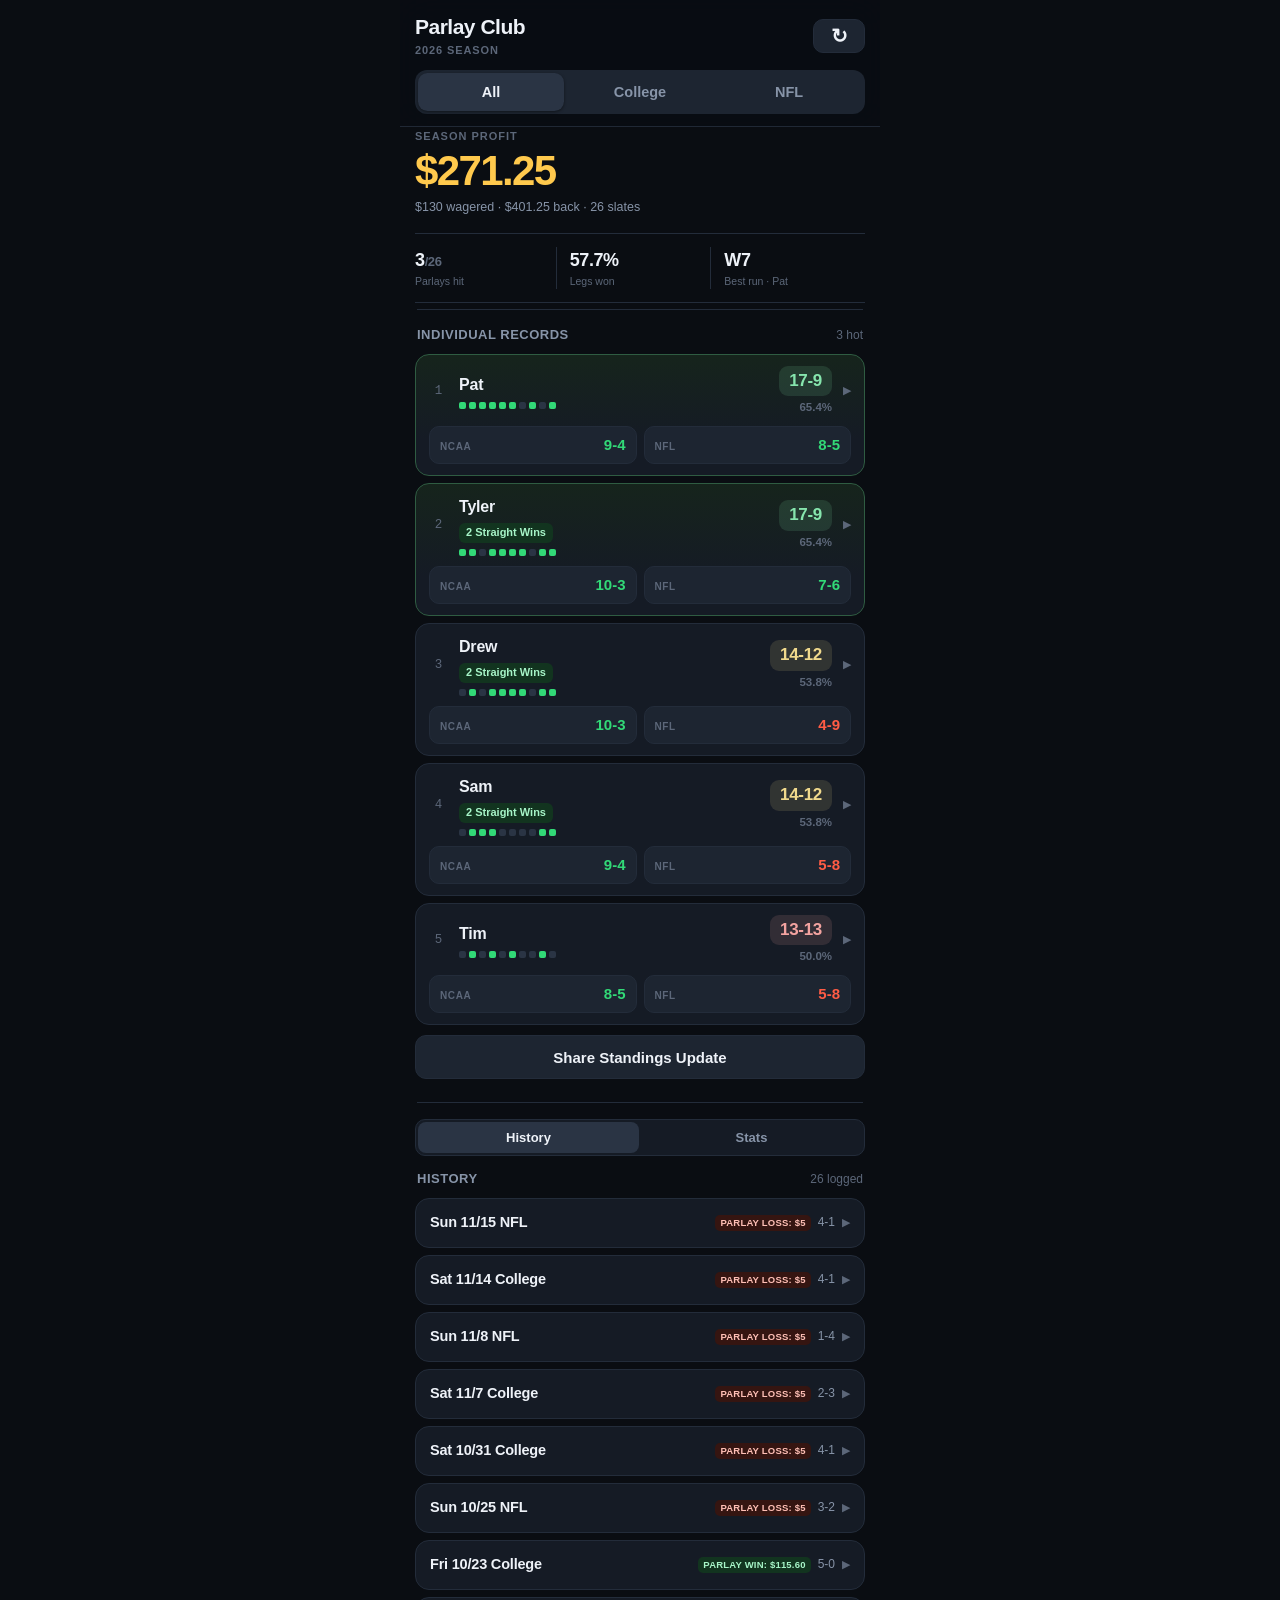
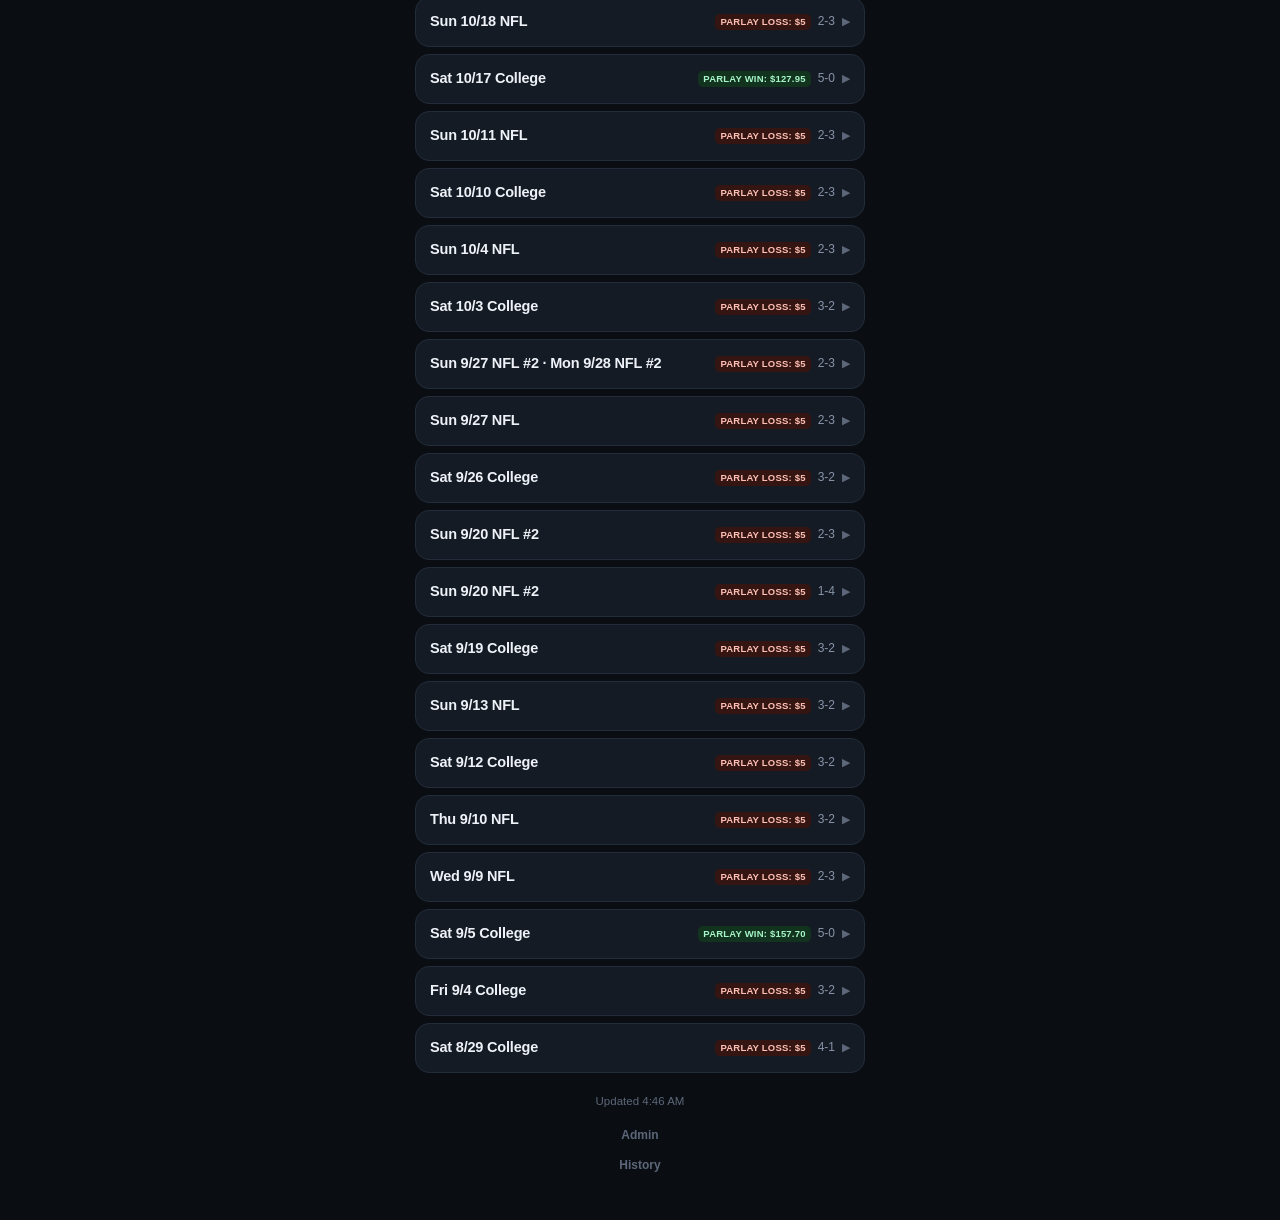
==== index.html @ 4c40d810 "Lead the main page with season profit, add form strips and a Stats tab Season profit becomes the her" ====
<!doctype html>
<html lang="en">
<head>
<meta charset="utf-8">
<meta name="viewport" content="width=device-width, initial-scale=1, viewport-fit=cover">
<meta name="apple-mobile-web-app-capable" content="yes">
<meta name="mobile-web-app-capable" content="yes">
<meta name="apple-mobile-web-app-status-bar-style" content="black-translucent">
<meta name="apple-mobile-web-app-title" content="Parlay Club">
<meta name="theme-color" content="#0a0d12">
<link rel="apple-touch-icon" href="1A11D967-A164-4882-93CB-DDBCDE1E5593.png">
<link rel="icon" href="1A11D967-A164-4882-93CB-DDBCDE1E5593.png">
<title>Parlay Club</title>
<link rel="stylesheet" href="styles.css">
<style>
/* One hue for every trend bar, checked against this panel colour for
   contrast and kept clear of the win green and loss red. */
:root { --viz: #3a8ae0; }

/* The All tab: both records on one row, tap a row for that person's weeks. */
.seg { grid-template-columns: 1fr 1fr 1fr; }

.prow.all { display: block; cursor: pointer; }
.prow.all .ptop { display: flex; align-items: center; gap: 11px; }

.pchev {
  color: var(--dim); font-size: 11px; flex: none;
  transition: transform 0.18s;
}
.prow.all.open .pchev { transform: rotate(90deg); }

.split { display: grid; grid-template-columns: 1fr 1fr; gap: 7px; margin-top: 10px; }
.sp {
  display: flex; align-items: baseline; justify-content: space-between; gap: 6px;
  background: var(--panel-2); border: 1px solid var(--line);
  border-radius: 10px; padding: 7px 10px; min-width: 0;
}
.spl {
  font-size: 10px; font-weight: 750; letter-spacing: 0.6px;
  text-transform: uppercase; color: var(--dim); white-space: nowrap;
}
.spr { font-size: 15px; font-weight: 750; font-variant-numeric: tabular-nums; white-space: nowrap; }
.spr.good { color: var(--accent); }
.spr.bad { color: var(--loss); }
.spr.even { color: var(--text); }
.spr.none { color: var(--dim); }

.pdet { display: none; margin-top: 11px; border-top: 1px solid var(--line); padding-top: 9px; }

/* Two stats worth arguing about, above the week-by-week. */
.pstats { display: grid; grid-template-columns: 1fr 1fr; gap: 7px; margin-bottom: 11px; }
.pstat {
  display: flex; align-items: baseline; justify-content: space-between; gap: 6px;
  background: var(--panel-2); border: 1px solid var(--line);
  border-radius: 10px; padding: 7px 10px; min-width: 0;
}
.psl {
  font-size: 10px; font-weight: 750; letter-spacing: 0.6px;
  text-transform: uppercase; color: var(--dim); white-space: nowrap;
}
.psv { font-size: 13.5px; font-weight: 700; color: var(--text); white-space: nowrap; }
.psv.bad { color: var(--loss-soft); }
.prow.all.open .pdet { display: block; }
.drow { display: flex; align-items: center; gap: 9px; padding: 4px 0; }
.dwk { font-size: 11px; color: var(--dim); width: 50px; flex: none; white-space: nowrap; }
/* A fixed-width league tag, so a long slate name can never push the pick off
   the row the way the full label used to. */
.dlg {
  font-size: 9px; font-weight: 800; letter-spacing: 0.4px; flex: none;
  width: 36px; text-align: center; padding: 2px 0; border-radius: 4px;
  background: var(--panel-2); border: 1px solid var(--line); color: var(--dim);
}
.dpk {
  font-size: 12.5px; color: var(--muted); flex: 1; min-width: 0;
  overflow: hidden; text-overflow: ellipsis; white-space: nowrap;
}
.dpk.blank { color: var(--dim); font-style: italic; }

/* Full-width bars above the tiles: parlay wins, then the money. */
.parlay {
  display: flex; align-items: center; justify-content: space-between; gap: 12px;
  background: var(--panel); border: 1px solid var(--line);
  border-radius: var(--r); padding: 13px 16px; margin: 14px 0 9px;
}
.tiles { margin-top: 0; }
.parlay .plab {
  font-size: 11px; font-weight: 800; letter-spacing: 1px;
  text-transform: uppercase; color: var(--dim);
}
.parlay .psubl { font-size: 11.5px; color: var(--muted); margin-top: 3px; }
.parlay .pval {
  font-size: 36px; font-weight: 800; letter-spacing: -1.5px;
  font-variant-numeric: tabular-nums; color: var(--text); line-height: 1; flex: none;
}
.parlay.hit {
  border-color: #2f5c42;
  background: linear-gradient(180deg, #16241c 0%, var(--panel) 75%);
}
.parlay.hit .plab, .parlay.hit .pval { color: var(--accent); }

.icon-btn.sym {
  width: 52px; min-width: 52px; padding: 0;
  font-size: 20px; line-height: 1;
}
.icon-btn.sym.busy { color: var(--dim); }
.icon-btn.sym.done { color: var(--accent); border-color: #2f5c42; }

.admin-link {
  display: block; text-align: center; margin-top: 9px;
  font-size: 12px; font-weight: 650; color: var(--dim);
  text-decoration: none; padding: 6px;
}
.admin-link:active { color: var(--muted); }

/* A slate still running leads the page: the tag, the running count, and the
   five legs themselves, so opening the app tells you what is riding. */
.ip {
  border: 1px solid #6b5312;
  background: linear-gradient(180deg, #241d08 0%, var(--panel-2) 70%);
  border-radius: 15px;
  padding: 13px 14px;
  margin-bottom: 12px;
}
.ip-top { display: flex; align-items: center; gap: 9px; }
.ip-tag {
  font-size: 10px; font-weight: 850; letter-spacing: 0.9px;
  color: #241a02; background: var(--gold);
  border-radius: 5px; padding: 3px 7px; flex: none;
}
.ip-lab { font-size: 14px; font-weight: 700; flex: 1; min-width: 0;
  overflow: hidden; text-overflow: ellipsis; white-space: nowrap; }
.ip-rec { font-size: 14px; font-weight: 800; font-variant-numeric: tabular-nums; flex: none; }
/* The parlay price, when it was logged. No odds, no chip. */
.ip-odds {
  font-size: 11px; font-weight: 800; flex: none;
  color: var(--gold-soft); background: var(--gold-bg);
  border-radius: 5px; padding: 2px 6px;
  font-variant-numeric: tabular-nums; white-space: nowrap;
}

.ip-legs { margin-top: 11px; display: grid; gap: 6px; }
.ip-leg { display: flex; align-items: center; gap: 8px; min-width: 0; }
.ip-nm { width: 56px; flex: none; font-size: 12.5px; font-weight: 650; }
.ip-pk { font-size: 12.5px; color: var(--muted); overflow: hidden;
  text-overflow: ellipsis; white-space: nowrap; }
.ip-pk.blank { color: #414b5c; }
.ip-share { width: 100%; margin-top: 12px; }

.wk-share { width: 100%; margin-top: 11px; }
/* Sends the season table itself, for a midweek "here is where we stand". */
.stand-share { margin: -12px 0 20px; }

.parlay.mini { padding: 9px 14px; margin-bottom: 12px; }
.parlay.mini .plab { font-size: 10px; letter-spacing: 0.8px; }
.parlay.mini .psubl { font-size: 10.5px; margin-top: 2px; }
.parlay.mini .pval { font-size: 23px; letter-spacing: -0.8px; }

.parlay.up { border-color: #2f5c42; }
.parlay.up .pval { color: var(--accent); }
.parlay.down { border-color: #5c3129; }
.parlay.down .pval { color: var(--loss); }

/* ---- The hero: one number leads, three support it. ---- */
.hero { padding: 2px 0 16px; border-bottom: 1px solid var(--line); }
.hero-lbl { font-size: 11px; font-weight: 800; letter-spacing: 1px;
  text-transform: uppercase; color: var(--dim); }
.hero-val { font-size: 42px; font-weight: 800; letter-spacing: -1.6px; line-height: 1.05;
  margin-top: 4px; font-variant-numeric: tabular-nums; color: var(--text); }
.hero-val.up { color: var(--gold); }
.hero-val.down { color: var(--loss); }
.hero-sub { font-size: 12.5px; color: var(--muted); margin-top: 5px; }

.strip { display: flex; padding: 13px 0; border-bottom: 1px solid var(--line); margin-bottom: 6px; }
.strip > div { flex: 1; padding-right: 10px; min-width: 0; }
.strip > div + div { border-left: 1px solid var(--line); padding-left: 13px; }
.s-val { font-size: 18px; font-weight: 750; letter-spacing: -0.4px;
  font-variant-numeric: tabular-nums; white-space: nowrap; }
.s-val .of { color: var(--dim); font-size: 13px; font-weight: 600; }
.s-lbl { font-size: 10.5px; color: var(--dim); margin-top: 1px;
  white-space: nowrap; overflow: hidden; text-overflow: ellipsis; }

/* ---- Recent form. Filled or hollow carries it, so the strip still reads
       in grayscale and to a colourblind eye. ---- */
.form { display: flex; gap: 3px; margin-top: 6px; align-items: center; }
.form i { width: 7px; height: 7px; border-radius: 2px; flex: none; background: var(--panel-hi); }
.form i.w { background: var(--accent); }

/* ---- History | Stats, so the trends are one tap away instead of three
       screens down. ---- */
.btabs { display: grid; grid-template-columns: 1fr 1fr; gap: 2px; background: var(--panel);
  border: 1px solid var(--line); border-radius: 10px; padding: 2px; margin: 0 0 14px; }
.btabs button { appearance: none; border: 0; background: transparent; color: var(--muted);
  font-family: inherit; font-size: 13px; font-weight: 650; padding: 8px 0;
  border-radius: 8px; cursor: pointer; }
.btabs button.on { background: var(--panel-hi); color: var(--text); }

/* ---- Trend bars. One hue; length is the measure; a dashed line at the
       50% break-even does the interpreting. ---- */
.tgrp { margin-bottom: 20px; }
.tgrp h3 { font-size: 11px; font-weight: 800; letter-spacing: 0.9px;
  text-transform: uppercase; color: var(--dim); margin: 0 0 7px; }
.tchart { position: relative; }
.tref { position: absolute; left: calc(78px + 9px + (100% - 154px) / 2); top: 2px; bottom: 2px;
  width: 0; border-left: 1px dashed var(--panel-hi); pointer-events: none; }
.tbar { display: grid; grid-template-columns: 78px 1fr 58px; gap: 9px;
  align-items: center; padding: 5px 0; }
.tbl { font-size: 12.5px; color: var(--muted); white-space: nowrap;
  overflow: hidden; text-overflow: ellipsis; }
.ttrack { position: relative; height: 9px; background: var(--panel-2); border-radius: 4px; }
.tfill { position: absolute; left: 0; top: 0; bottom: 0; background: var(--viz);
  border-radius: 4px; min-width: 3px; }
.tval { text-align: right; }
.tv { font-size: 12.5px; font-weight: 700; font-variant-numeric: tabular-nums; white-space: nowrap; }
.tn { font-size: 10px; color: var(--dim); font-variant-numeric: tabular-nums; white-space: nowrap; }
.tnote { font-size: 10.5px; color: var(--dim); margin-top: 6px; line-height: 1.45; }

/* ---- The league split in dollars. "Sixty-five in, nothing back" lands in a
       way that "44.6%" does not. ---- */
.msplit { display: grid; gap: 7px; }
.mrow { display: flex; align-items: center; justify-content: space-between; gap: 10px;
  background: var(--panel-2); border: 1px solid var(--line); border-radius: 10px; padding: 9px 11px; }
.mrow .ml { font-size: 13px; font-weight: 650; }
.mrow .mm { font-size: 11px; color: var(--dim); margin-top: 2px; font-variant-numeric: tabular-nums; }
.mrow .mv { font-size: 16px; font-weight: 800; font-variant-numeric: tabular-nums; white-space: nowrap; }
.mrow .mv.up { color: var(--accent); }
.mrow .mv.down { color: var(--loss); }

.ins { display: flex; flex-direction: column; margin-bottom: 18px; }
.ins div { font-size: 13px; color: var(--muted); line-height: 1.5;
  padding: 7px 0 7px 11px; border-left: 2px solid var(--panel-hi); }
.ins div.good { border-left-color: var(--accent); }
.ins div.bad { border-left-color: var(--loss); }
.ins b { color: var(--text); font-weight: 650; }
</style>
</head>
<body>
<div class="app">

  <div class="top">
    <div class="bar">
      <div>
        <h1 class="title">Parlay Club</h1>
        <div class="sub-season" id="season"></div>
      </div>
      <div class="bar-actions">
        <button class="icon-btn sym" id="refresh" aria-label="Refresh" title="Refresh">&#8635;</button>
      </div>
    </div>
    <div class="seg" id="seg">
      <button data-lg="all" class="on">All</button>
      <button data-lg="cfb">College</button>
      <button data-lg="nfl">NFL</button>
    </div>
  </div>

  <div class="msg err" id="err"></div>
  <div class="msg info" id="info"></div>

  <div id="inplay"></div>

  <div class="hero" id="hero"></div>

  <div class="strip" id="strip"></div>

  <div class="rule"></div>

  <div class="sec-head">
    <h2 id="secTitle">Individual records</h2>
    <span class="note" id="secNote"></span>
  </div>
  <div class="rows" id="rows"></div>
  <button class="btn wide stand-share" id="shareStandings">Share Standings Update</button>

  <div class="rule"></div>

  <div class="btabs" id="btabs">
    <button data-pane="hist" class="on">History</button>
    <button data-pane="stats">Stats</button>
  </div>

  <div id="histPane">
    <div class="sec-head">
      <h2 id="histTitle">History</h2>
      <span class="note" id="histNote"></span>
    </div>
    <div id="hist"></div>
  </div>

  <div id="statsPane" style="display:none"></div>

  <p class="foot-note" id="foot"></p>
  <a class="admin-link" href="admin.html">Admin</a>
  <a class="admin-link" href="history.html" style="margin-top:0">History</a>
</div>

<script src="app.js"></script>
<script>
let DATA = null;
let STATS = null;
let LG = "all";
let OPEN = null;        // name of the expanded row in the All view

const $ = id => document.getElementById(id);

let LAST_SIG = "";

function stamp() {
  return new Date().toLocaleTimeString([], { hour: "numeric", minute: "2-digit" });
}

/* quiet = no button state change, for the automatic refresh on reopen. */
async function boot(quiet) {
  const btn = $("refresh");
  if (!quiet) { btn.disabled = true; btn.classList.add("busy"); }
  $("err").classList.remove("show");
  try {
    DATA = await loadResults();
  } catch (e) {
    $("err").textContent = "Could not load results.json. " + e.message;
    $("err").classList.add("show");
    return;
  } finally {
    btn.disabled = false;
    btn.classList.remove("busy");
  }

  // Two refreshes in the same minute leave the timestamp identical, so the
  // button itself confirms the tap landed.
  if (!quiet) {
    btn.textContent = "\u2713";
    btn.classList.add("done");
    clearTimeout(boot.reset);
    boot.reset = setTimeout(() => {
      btn.textContent = "\u21BB";
      btn.classList.remove("done");
    }, 1400);
  }

  // Nothing on screen moves when the results are unchanged, so say so.
  const sig = JSON.stringify(DATA.entries);
  const changed = LAST_SIG && sig !== LAST_SIG;
  LAST_SIG = sig;

  STATS = computeStats(DATA);
  $("season").textContent = DATA.season ? DATA.season + " Season" : "";
  render();
  if (PANE === "stats") renderStats();
  $("foot").textContent = "Updated " + stamp() + (changed ? " · new results" : "");
}

// Coming back to the app from the Home Screen should show current numbers.
document.addEventListener("visibilitychange", () => { if (!document.hidden) boot(true); });

/* Everyone tied at the top gets the star, so the rows agree with the Leader
   tile instead of crowning whoever happens to sort first. */
function isLeader(key, name, played) {
  const ld = STATS.leaders[key];
  return played > 0 && !!ld && ld.names.indexOf(name) !== -1;
}

const LG_NAME = { all: "Overall", cfb: "College Football", nfl: "NFL" };
const MONEY_LAB = { all: "Season profit", cfb: "College profit", nfl: "NFL profit" };

/* The longest run anyone has going, for the third slot in the strip.
   Not bestRun: app.js already owns that name and computeStats calls it. */
function topRun(rows, key) {
  let n = 0, who = "";
  rows.forEach(r => { const b = r.best[key] || 0; if (b > n) { n = b; who = r.name; } });
  return { n, who };
}

/* Anything still running goes at the very top, legs and all. */
function renderInPlay() {
  const live = inPlayEntries(DATA);
  const el = $("inplay");
  if (!live.length) { el.innerHTML = ""; return; }

  el.innerHTML = live.map(e => {
    const t = tally(DATA, e);
    const legs = DATA.players.map(p => {
      const v = e.picks[p] || {};
      const cls = v.result === "W" ? "w" : v.result === "L" ? "l" : v.result === "P" ? "p" : "none";
      const mark = v.result === "P" ? "P" : (v.result || "-");
      return `<div class="ip-leg"><span class="dot ${cls}">${mark}</span>` +
             `<span class="ip-nm">${esc(p)}</span>` +
             `<span class="ip-pk${v.pick ? "" : " blank"}">${esc(v.pick || "no pick logged")}</span></div>`;
    }).join("");
    const odds = fmtOdds(e.odds);
    return `<div class="ip">
      <div class="ip-top">
        <span class="ip-tag">IN PLAY</span>
        <span class="ip-lab">${esc(e.label)}</span>
        ${odds ? `<span class="ip-odds">${esc(odds)}</span>` : ""}
        <span class="ip-rec">${t.w}-${t.l}</span>
      </div>
      <div class="ip-legs">${legs}</div>
      <button class="btn sm ip-share" data-slate="${esc(e.id)}">Share these picks</button>
    </div>`;
  }).join("");

  el.querySelectorAll("[data-slate]").forEach(b =>
    b.addEventListener("click", () => shareSlate(b.dataset.slate)));
}

/* The season table on its own, for a midweek update with no slate to report. */
async function shareStandings() {
  const url = location.href.replace(/[^/]*$/, "").replace(/\/$/, "") + "/";
  const cv = buildStandingsCard(DATA, url);
  const blob = await new Promise(res => cv.toBlob(res, "image/png"));
  const file = new File([blob], "parlay-club-standings.png", { type: "image/png" });
  try {
    if (navigator.canShare && navigator.canShare({ files: [file] })) {
      await navigator.share({ files: [file], text: url });
    } else if (navigator.share) {
      await navigator.share({ text: url, url });
      say("info", "Shared the link. This browser will not attach images.");
    } else {
      const a = document.createElement("a");
      a.href = URL.createObjectURL(blob);
      a.download = file.name;
      a.click();
      setTimeout(() => URL.revokeObjectURL(a.href), 4000);
      say("info", "Saved the image. This browser has no share sheet.");
    }
  } catch (err) {
    if (err && err.name === "AbortError") return;
    say("err", "Share failed: " + err.message);
  }
}

$("shareStandings").addEventListener("click", shareStandings);

/* One image of a slate's five legs, for sending round. */
async function shareSlate(id) {
  const e = DATA.entries.find(x => x.id === id);
  if (!e) return;
  const url = location.href.replace(/[^/]*$/, "").replace(/\/$/, "") + "/";
  const cv = buildSlateCard(DATA, e, url);
  const blob = await new Promise(res => cv.toBlob(res, "image/png"));
  const file = new File([blob], "parlay-club-slate-" + e.id + ".png", { type: "image/png" });
  const text = url;                        // the image says the rest
  const note = t => { $("info").textContent = t; $("info").classList.add("show"); };
  try {
    if (navigator.canShare && navigator.canShare({ files: [file] })) {
      await navigator.share({ files: [file], text });
    } else if (navigator.share) {
      await navigator.share({ text, url });
      note("Shared the link. This browser will not attach images.");
    } else {
      const a = document.createElement("a");
      a.href = URL.createObjectURL(blob);
      a.download = file.name;
      a.click();
      setTimeout(() => URL.revokeObjectURL(a.href), 4000);
      note("Saved the image. This browser has no share sheet.");
    }
  } catch (err) {
    if (err && err.name === "AbortError") return;
    note("Share failed: " + err.message);
  }
}

function render() {
  renderInPlay();
  const key = LG;
  const rec = STATS.group[key];
  const gp = STATS.groupPct[key];
  const ld = STATS.leaders[key];
  const rows = STATS.byLeague[key];
  const n = STATS.counts[key];

  const won = STATS.parlays[key];
  const done = STATS.settled[key];
  const m = STATS.money[key];

  /* The money leads. It is the one number that says whether any of this is
     working, and the old page buried it under two other bars. */
  $("hero").innerHTML =
    `<div class="hero-lbl">${MONEY_LAB[key]}</div>
     <div class="hero-val ${m.net > 0 ? "up" : m.net < 0 ? "down" : ""}">${fmtMoney(m.net)}</div>
     <div class="hero-sub">${fmtMoney(m.wagered)} wagered &middot; ${fmtMoney(m.won)} back &middot; ${
       n} ${key === "all" ? (n === 1 ? "slate" : "slates") : (n === 1 ? "week" : "weeks")}${
       m.unpriced ? " &middot; " + m.unpriced + " payout" +
       (m.unpriced === 1 ? "" : "s") + " not entered" : ""}</div>`;

  /* Three supporting numbers on one line, no boxes. */
  const run = topRun(rows, key);
  $("strip").innerHTML =
    `<div>
       <div class="s-val">${won}<span class="of">/${done}</span></div>
       <div class="s-lbl">Parlays hit</div>
     </div>
     <div>
       <div class="s-val">${fmtPct(gp, rec)}</div>
       <div class="s-lbl">Legs won</div>
     </div>
     <div>
       <div class="s-val">${run.n ? "W" + run.n : "&mdash;"}</div>
       <div class="s-lbl">${run.n ? "Best run &middot; " + esc(run.who) : "Best run"}</div>
     </div>`;
  const hot = rows.filter(r => r.streak[key] >= 2).length;
  const cold = rows.filter(r => r.streak[key] <= -2).length;
  const pend = STATS.pending[key];
  $("secNote").textContent = [
    hot ? hot + " hot" : "",
    cold ? cold + " cold" : "",
    pend ? pend + " pending" : ""
  ].filter(Boolean).join(" · ");

  const ladder = ladderColors(rows.map(r => r[key]));

  if (key === "all") { renderAll(rows, ladder); renderHistory("all", "Overall"); return; }

  /* The league tabs open the same way the All tab does, showing only that
     league's picks, because "how has Tim done in NFL" is the question the tab
     was picked for in the first place. */
  $("rows").innerHTML = rows.map((r, i) => {
    const rc = r[key];
    const p = key === "cfb" ? r.cfbPct : r.nflPct;
    const played = rc.w + rc.l;
    const lead = isLeader(key, r.name, played);
    const sub = played
      ? streakBadge(r.streak[key])
      : '<span class="nodata">No results yet</span>';
    return `<div class="prow all${lead ? " lead" : ""}${OPEN === r.name ? " open" : ""}" data-nm="${esc(r.name)}">
      <div class="ptop">
        <div class="pnum">${i + 1}</div>
        <div class="pmain">
          <div class="pnm">${esc(r.name)}</div>
          ${sub ? `<div class="psub">${sub}</div>` : ""}
          <div class="form" title="Last 10 legs, oldest first">${formStrip(r.name, key)}</div>
        </div>
        <div class="pright">
          <div class="${rungClass(ladder[i])}"${rungStyle(ladder[i])}>${fmtRec(rc)}</div>
          <div class="ppct">${fmtPct(p, rc)}</div>
        </div>
        <span class="pchev">&#9654;</span>
      </div>
      <div class="pdet">${personDetail(r, key)}</div>
    </div>`;
  }).join("");

  wireDrilldown();
  renderHistory(key, key === "cfb" ? "College" : "NFL");
}

/* The two stats and the week-by-week, scoped to whichever tab is showing. */
function personDetail(r, key) {
  const best = r.best[key];
  const solo = r.solo[key];
  return `<div class="pstats">
      <div class="pstat"><span class="psl">Best run</span><span class="psv">${
        best ? best + (best === 1 ? " win" : " straight") : "&mdash;"}</span></div>
      <div class="pstat"><span class="psl">Only miss</span><span class="psv${
        solo ? " bad" : ""}">${solo ? solo + (solo === 1 ? " slate" : " slates") : "never"}</span></div>
    </div>
    ${personWeeks(r.name, key === "all" ? null : key)}`;
}

/* One row open at a time, and it survives a re-render because OPEN is held
   outside the markup. */
function wireDrilldown() {
  $("rows").querySelectorAll(".prow.all").forEach(row => {
    row.addEventListener("click", () => {
      const nm = row.dataset.nm;
      OPEN = OPEN === nm ? null : nm;
      $("rows").querySelectorAll(".prow.all").forEach(x =>
        x.classList.toggle("open", x.dataset.nm === OPEN));
    });
  });
}

/* A row's record wears its rung of the ladder. Nobody who has yet to play gets
   a colour, so their record stays plain. */
function rungClass(c) { return c ? "prec rung" : "prec"; }
function rungStyle(c) {
  return c ? ` style="color:rgb(${c[0]},${c[1]},${c[2]});background:rgba(${c[0]},${c[1]},${c[2]},0.13)"` : "";
}

/* One row per person carrying both records, expandable to their own weeks. */
function renderAll(rows, ladder) {
  $("rows").innerHTML = rows.map((r, i) => {
    const played = r.all.w + r.all.l;
    const lead = isLeader("all", r.name, played);
    const st = r.streak.all;
    const sub = played
      ? streakBadge(st)
      : '<span class="nodata">No results yet</span>';

    const half = (lab, rc, p) => `<div class="sp">
        <span class="spl">${lab}</span>
        <span class="spr ${rc.w + rc.l ? pctClass(p, rc) : "none"}">${
          rc.w + rc.l ? fmtRec(rc) : "&mdash;"}</span>
      </div>`;

    return `<div class="prow all${lead ? " lead" : ""}${OPEN === r.name ? " open" : ""}" data-nm="${esc(r.name)}">
      <div class="ptop">
        <div class="pnum">${i + 1}</div>
        <div class="pmain">
          <div class="pnm">${esc(r.name)}</div>
          ${sub ? `<div class="psub">${sub}</div>` : ""}
          <div class="form" title="Last 10 legs, oldest first">${formStrip(r.name, null)}</div>
        </div>
        <div class="pright">
          <div class="${rungClass(ladder[i])}"${rungStyle(ladder[i])}>${fmtRec(r.all)}</div>
          <div class="ppct">${fmtPct(r.allPct, r.all)}</div>
        </div>
        <span class="pchev">&#9654;</span>
      </div>
      <div class="split">
        ${half("NCAA", r.cfb, r.cfbPct)}
        ${half("NFL", r.nfl, r.nflPct)}
      </div>
      <div class="pdet">${personDetail(r, "all")}</div>
    </div>`;
  }).join("");

  wireDrilldown();
}

/* Just the day, no league and no slate name: the row has its own league tag
   and the pick needs the rest of the width. */
function shortDate(iso) {
  const [y, m, d] = String(iso || "").split("-").map(Number);
  if (!y || !m || !d) return "";
  return DOW[new Date(y, m - 1, d).getDay()] + " " + m + "/" + d;
}

/* Everything one person has logged, newest first, both leagues. */
function personWeeks(name, league) {
  const mine = DATA.entries.slice().reverse().filter(e => {
    if (league && e.league !== league) return false;
    const v = e.picks[name] || {};
    return v.result || v.pick;
  });
  if (!mine.length) return '<div class="nodata">Nothing logged for them yet.</div>';

  return mine.map(e => {
    const v = e.picks[name] || {};
    const cls = v.result === "W" ? "w" : v.result === "L" ? "l" : v.result === "P" ? "p" : "none";
    const mark = v.result || "-";
    return `<div class="drow">
      <span class="dwk">${esc(shortDate(e.date) || e.label)}</span>
      <span class="dlg">${e.league === "nfl" ? "NFL" : "NCAA"}</span>
      <span class="dot ${cls}">${mark}</span>
      <span class="dpk${v.pick ? "" : " blank"}">${esc(v.pick || "no pick logged")}</span>
    </div>`;
  }).join("");
}

/* Spelled out rather than a row of letters, and it cuts both ways: green for
   a run of wins, red for a run of losses. Nothing shows below two. */
function streakBadge(n) {
  if (n >= 2) return `<span class="streak">${n} Straight Wins</span>`;
  if (n <= -2) return `<span class="streak cold">${-n} Straight Losses</span>`;
  return "";
}

/* A slate is done when all five legs are settled: then it either cashed or it
   did not, and the chip says which. */
function settled(s) { return s.counted === DATA.players.length; }

function renderHistory(key, name) {
  const el = $("hist");
  const list = key === "all" ? DATA.entries.slice() : DATA.entries.filter(e => e.league === key);
  $("histTitle").textContent = "History";

  if (!list.length) {
    el.innerHTML = key === "all"
      ? '<div class="empty">Nothing logged yet.<br>Tap Admin to add the first one.</div>'
      : `<div class="empty">No ${name} results logged yet.<br>Tap Admin to add the first one.</div>`;
    $("histNote").textContent = "";
    return;
  }
  $("histNote").textContent = list.length + " logged";

  const sums = {};
  STATS.summaries.forEach(s => sums[s.id] = s);

  /* Every slate ships shut: whatever is still running already has its own card
     at the top of the page, so nothing needs to be pre-opened down here. */
  el.innerHTML = list.slice().reverse().map(e => {
    const s = sums[e.id] || { w: 0, l: 0 };
    const body = DATA.players.map(p => {
      const v = e.picks[p] || {};
      const cls = v.result === "W" ? "w" : v.result === "L" ? "l" : v.result === "P" ? "p" : "none";
      const mark = v.result === "P" ? "P" : (v.result || "-");
      const pick = v.pick
        ? `<span class="wl-pick">${esc(v.pick)}</span>`
        : `<span class="wl-pick blank">no pick logged</span>`;
      return `<div class="wl-row"><div class="wl-name">${esc(p)}</div>` +
             `<div class="wl-legs"><div class="wl-leg"><span class="dot ${cls}">${mark}</span>${pick}</div></div></div>`;
    }).join("");
    return `<div class="wk">
      <div class="wk-head" onclick="this.parentNode.classList.toggle('open')">
        <span class="wk-t">${esc(e.label)}</span>
        <span class="wk-m">${settled(s) ? (s.perfect
          ? '<span class="sweep">PARLAY WIN' + (e.payout ? ": " + fmtMoney(e.payout) : "") + '</span>'
          : '<span class="sweep miss">PARLAY LOSS: ' + fmtMoney(DATA.stake) + '</span>') : ""}${
          s.pending ? `<span class="pend-chip">${s.pending} PENDING</span>` : ""}${s.w}-${s.l}<span class="chev">&#9654;</span></span>
      </div>
      <div class="wk-body">${body}
        <button class="btn sm wk-share" data-slate="${esc(e.id)}">Share these picks</button>
      </div>
    </div>`;
  }).join("");

  el.querySelectorAll("[data-slate]").forEach(b =>
    b.addEventListener("click", () => shareSlate(b.dataset.slate)));
}

/* ---------- recent form ---------- */

/* The last ten settled legs, oldest to newest. Filled or hollow rather than
   two colours, so it still reads in grayscale and to a colourblind eye. */
function formStrip(name, league) {
  const seq = [];
  DATA.entries.forEach(e => {
    if (league && e.league !== league) return;
    const v = e.picks[name] || {};
    if (v.result === "W" || v.result === "L") seq.push(v.result);
  });
  if (!seq.length) return "";
  return seq.slice(-10).map(r => `<i class="${r === "W" ? "w" : ""}"></i>`).join("");
}

/* ---------- stats and trends ---------- */

/* What kind of bet a pick is, read off the text people actually type into
   admin. Deliberately loose: it has to cope with "J. Chase Anytime TD" and
   "WVU/Cincinnati Over 64.5" from the same box. */
function marketOf(pick) {
  const t = String(pick || "").toLowerCase();
  if (/anytime|touchdown|scorer|\btd\b/.test(t)) return "TD scorer";
  if (/\bover\b|\bunder\b|\bo\/u\b/.test(t)) {
    return (/\//.test(t) || /team (points|under|over)/.test(t)) ? "Game total" : "Player prop";
  }
  if (/[+-]\s?\d/.test(t)) return "Spread";
  return "Moneyline";
}

const MON_LAB = ["Jan", "Feb", "Mar", "Apr", "May", "Jun",
                 "Jul", "Aug", "Sep", "Oct", "Nov", "Dec"];

function buildTrends(key) {
  const list = key === "all" ? DATA.entries : DATA.entries.filter(e => e.league === key);
  const mkt = {}, mon = {};
  list.forEach(e => {
    const ym = String(e.date || "").slice(0, 7);
    DATA.players.forEach(p => {
      const v = e.picks[p] || {};
      if (v.result !== "W" && v.result !== "L") return;
      const fld = v.result === "W" ? "w" : "l";
      const k = marketOf(v.pick);
      (mkt[k] = mkt[k] || { w: 0, l: 0 })[fld]++;
      if (ym) (mon[ym] = mon[ym] || { w: 0, l: 0 })[fld]++;
    });
  });
  return { mkt, mon };
}

/* One bar. Length is the whole measure, so it starts at zero and runs to
   100%; the dashed line at 50% does the interpreting. */
function tbar(label, rec, showN) {
  const n = rec.w + rec.l;
  if (!n) return "";
  const pct = n ? rec.w / n * 100 : 0;
  return `<div class="tbar" title="${esc(label)}: ${rec.w}-${rec.l}">
      <div class="tbl">${esc(label)}</div>
      <div class="ttrack"><div class="tfill" style="width:${pct.toFixed(1)}%"></div></div>
      <div class="tval"><div class="tv">${pct.toFixed(1)}%</div>
        <div class="tn">${showN ? "n=" + n : rec.w + "-" + rec.l}</div></div>
    </div>`;
}

function chart(title, bars, note) {
  if (!bars) return "";
  return `<div class="tgrp"><h3>${esc(title)}</h3>
      <div class="tchart"><div class="tref"></div>${bars}</div>
      ${note ? `<div class="tnote">${note}</div>` : ""}
    </div>`;
}

function renderStats() {
  if (!DATA || !STATS) return;
  const key = LG;
  const t = buildTrends(key);
  const rows = STATS.byLeague[key];
  const out = [];

  /* Dollars before percentages. The league split is the finding of the
     season and "$65 in, nothing back" says it better than a win rate. */
  if (key === "all") {
    const money = [["cfb", "College"], ["nfl", "NFL"]].map(([k, lab]) => {
      const m = STATS.money[k];
      if (!m || !m.wagered) return "";
      const cls = m.net > 0 ? "up" : m.net < 0 ? "down" : "";
      return `<div class="mrow">
          <div><div class="ml">${lab}</div>
            <div class="mm">${fmtMoney(m.wagered)} in &middot; ${fmtMoney(m.won)} back &middot; ${
              STATS.parlays[k]} of ${STATS.settled[k]} hit</div></div>
          <div class="mv ${cls}">${fmtMoney(m.net)}</div>
        </div>`;
    }).join("");
    if (money) out.push(`<div class="tgrp"><h3>Where the money went</h3>
        <div class="msplit">${money}</div></div>`);
  }

  /* Findings in plain language, worked out from the data rather than
     written down, so they stay true as the season goes on. */
  const ins = [];
  if (key === "all") {
    const ch = STATS.parlays.cfb, nh = STATS.parlays.nfl;
    const cs = STATS.settled.cfb, ns = STATS.settled.nfl;
    if (cs && ns) {
      if (ch && !nh) ins.push(["good",
        `Every parlay that cashed was <b>college</b>. The NFL slate is <b>0 for ${ns}</b>.`]);
      else if (nh && !ch) ins.push(["good",
        `Every parlay that cashed was <b>NFL</b>. The college slate is <b>0 for ${cs}</b>.`]);
    }
  }
  const mk = Object.keys(t.mkt).map(k => {
    const v = t.mkt[k], n = v.w + v.l;
    return { k: k, w: v.w, l: v.l, n: n, p: n ? v.w / n : 0 };
  }).filter(x => x.n >= 15).sort((a, b) => a.p - b.p);
  if (mk.length && mk[0].p < 0.5) {
    ins.push(["bad", `<b>${esc(mk[0].k)}s</b> are the leak: <b>${
      Math.round(mk[0].p * 100)}%</b> across ${mk[0].n} legs, the only type under 50%.`]);
  }
  if (mk.length > 1) {
    const b = mk[mk.length - 1];
    ins.push(["", `Best type is the <b>${esc(b.k.toLowerCase())}</b> at <b>${
      Math.round(b.p * 100)}%</b> on ${b.n} legs.`]);
  }
  if (ins.length) {
    out.push(`<div class="ins">${ins.map(x =>
      `<div class="${x[0]}">${x[1]}</div>`).join("")}</div>`);
  }

  /* League split, when both are in view. */
  if (key === "all") {
    const lg = { cfb: { w: 0, l: 0 }, nfl: { w: 0, l: 0 } };
    rows.forEach(r => {
      lg.cfb.w += r.cfb.w; lg.cfb.l += r.cfb.l;
      lg.nfl.w += r.nfl.w; lg.nfl.l += r.nfl.l;
    });
    out.push(chart("College vs NFL",
      tbar("College", lg.cfb) + tbar("NFL", lg.nfl),
      "Dashed line is 50%."));
  }

  /* Bet type. Anything under fifteen legs is noise, so it is named below
     the chart rather than drawn as a bar you would read too much into. */
  const all = Object.keys(t.mkt).map(k => {
    const v = t.mkt[k], n = v.w + v.l;
    return { k: k, rec: v, n: n, p: n ? v.w / n : 0 };
  }).sort((a, b) => b.p - a.p);
  const big = all.filter(x => x.n >= 15);
  const small = all.filter(x => x.n < 15);
  if (big.length) {
    out.push(chart("By bet type",
      big.map(x => tbar(x.k, x.rec, true)).join(""),
      small.length ? "Left out: " + small.map(x =>
        esc(x.k.toLowerCase()) + " (" + x.n + " leg" + (x.n === 1 ? "" : "s") + ")").join(", ") +
        ". Too few to read." : ""));
  }

  /* By month, oldest first. A month under fifteen legs folds into the one
     before it rather than showing up as a spike that is really one slate. */
  const keys = Object.keys(t.mon).sort();
  const buckets = [];
  keys.forEach(ym => {
    const v = t.mon[ym];
    const lab = MON_LAB[Number(ym.slice(5, 7)) - 1] || ym;
    const prev = buckets[buckets.length - 1];
    if (prev && prev.rec.w + prev.rec.l < 15) {
      prev.lab = prev.lab.split("\u2013")[0] + "\u2013" + lab;
      prev.rec.w += v.w; prev.rec.l += v.l;
    } else {
      buckets.push({ lab: lab, rec: { w: v.w, l: v.l } });
    }
  });
  if (buckets.length > 1) {
    out.push(chart("By month", buckets.map(b => tbar(b.lab, b.rec, true)).join("")));
  }

  $("statsPane").innerHTML = out.join("") ||
    '<div class="empty">Not enough logged yet to show a trend.</div>';
}

/* ---------- the two bottom panes ---------- */

let PANE = "hist";

function showPane(name) {
  PANE = name;
  $("histPane").style.display = name === "hist" ? "" : "none";
  $("statsPane").style.display = name === "stats" ? "" : "none";
  [...$("btabs").children].forEach(b => b.classList.toggle("on", b.dataset.pane === name));
  if (name === "stats") renderStats();
}

$("btabs").addEventListener("click", e => {
  const b = e.target.closest("button");
  if (b) showPane(b.dataset.pane);
});

$("seg").addEventListener("click", e => {
  const b = e.target.closest("button");
  if (!b) return;
  LG = b.dataset.lg;
  OPEN = null;
  [...$("seg").children].forEach(c => c.classList.toggle("on", c === b));
  if (STATS) render();
  if (PANE === "stats") renderStats();
});

$("refresh").addEventListener("click", () => boot());
boot();
</script>
</body>
</html>
---- styles.css ----
/* Parlay Club - built for iPhone first. */

:root {
  --bg: #0a0d12;
  --panel: #151b25;
  --panel-2: #1d2531;
  --panel-hi: #2a3444;
  --line: #232c3a;
  --text: #eef2f8;
  --muted: #8794a8;
  --dim: #5c6779;
  --accent: #32d977;
  --accent-bg: #12341f;
  --accent-soft: #a7f5c8;
  --loss: #ff5c45;
  --loss-bg: #351511;
  --loss-soft: #ffc0b6;
  --gold: #ffc94d;
  --gold-bg: #3a2d0a;
  --gold-soft: #ffd970;
  --r: 14px;
  --font: -apple-system, BlinkMacSystemFont, "SF Pro Text", "Segoe UI", Inter, Roboto, sans-serif;
  --mono: ui-monospace, SFMono-Regular, "SF Mono", Menlo, monospace;
}

* { box-sizing: border-box; -webkit-tap-highlight-color: transparent; }

html { -webkit-text-size-adjust: 100%; }

body {
  margin: 0;
  background: var(--bg);
  color: var(--text);
  font-family: var(--font);
  font-size: 15px;
  line-height: 1.45;
  -webkit-font-smoothing: antialiased;
  overscroll-behavior-y: none;
}

button, input { font-family: inherit; }
button { touch-action: manipulation; }

.app {
  max-width: 480px;
  margin: 0 auto;
  padding: 0 15px calc(40px + env(safe-area-inset-bottom));
}

/* ---------- sticky top ---------- */

.top {
  position: sticky;
  top: 0;
  z-index: 30;
  margin: 0 -15px;
  padding: calc(12px + env(safe-area-inset-top)) 15px 0;
  background: rgba(10, 13, 18, 0.78);
  backdrop-filter: saturate(180%) blur(18px);
  -webkit-backdrop-filter: saturate(180%) blur(18px);
  border-bottom: 1px solid rgba(35, 44, 58, 0.9);
}

/* Installed to the Dock or the taskbar there is no browser toolbar, so the
   window's own title bar sits over the top of the page. Phones cover this with
   the safe-area inset; desktops report none, so make the room explicitly. */
@media (display-mode: standalone) and (pointer: fine) {
  .top { padding-top: calc(30px + env(safe-area-inset-top)); }
}
@media (display-mode: window-controls-overlay) {
  .top { padding-top: calc(env(titlebar-area-height, 34px) + 10px); }
}
/* Set by app.js when a Home Screen install reports no safe-area inset at all,
   which leaves the header sitting under the status bar. */
.no-safe-inset .top { padding-top: 56px; }

.bar {
  display: flex;
  align-items: center;
  justify-content: space-between;
  gap: 10px;
  padding-bottom: 11px;
}

.title {
  font-size: 21px;
  font-weight: 750;
  letter-spacing: -0.5px;
  margin: 0;
}

.sub-season {
  font-size: 11px;
  font-weight: 700;
  letter-spacing: 0.9px;
  text-transform: uppercase;
  color: var(--dim);
  margin-top: 1px;
}

.bar-actions { display: flex; gap: 8px; align-items: center; }

.icon-btn {
  min-width: 44px;
  height: 34px;
  padding: 0 13px;
  border-radius: 10px;
  border: 1px solid var(--line);
  background: var(--panel-2);
  color: var(--text);
  font-size: 13.5px;
  font-weight: 650;
  cursor: pointer;
  display: inline-flex;
  align-items: center;
  justify-content: center;
  text-decoration: none;
}
.icon-btn:active { background: var(--panel-hi); transform: scale(0.97); }

/* ---------- segmented control ---------- */

.seg {
  display: grid;
  grid-template-columns: 1fr 1fr;
  gap: 3px;
  background: var(--panel-2);
  border-radius: 12px;
  padding: 3px;
  margin-bottom: 12px;
}

.seg button {
  height: 38px;
  border: 0;
  border-radius: 9.5px;
  background: transparent;
  color: var(--muted);
  font-size: 14.5px;
  font-weight: 650;
  cursor: pointer;
  transition: background 0.15s, color 0.15s;
}
.seg button.on {
  background: var(--panel-hi);
  color: var(--text);
  box-shadow: 0 1px 3px rgba(0, 0, 0, 0.45);
}

/* ---------- stat tiles ---------- */

.tiles {
  display: grid;
  grid-template-columns: 1fr 1fr;
  gap: 9px;
  margin: 14px 0 18px;
}

.tile {
  background: var(--panel);
  border: 1px solid var(--line);
  border-radius: var(--r);
  padding: 13px 14px;
  min-width: 0;
}

.tile .lab {
  font-size: 10.5px;
  font-weight: 750;
  letter-spacing: 0.7px;
  text-transform: uppercase;
  color: var(--dim);
}

.tile .val {
  font-size: 26px;
  font-weight: 780;
  letter-spacing: -1px;
  margin-top: 5px;
  font-variant-numeric: tabular-nums;
  white-space: nowrap;
  overflow: hidden;
  text-overflow: ellipsis;
}

.tile .val.name { font-size: 19px; letter-spacing: -0.4px; }

.tile .foot {
  font-size: 11.5px;
  color: var(--muted);
  margin-top: 2px;
  font-variant-numeric: tabular-nums;
  white-space: nowrap;
  overflow: hidden;
  text-overflow: ellipsis;
}

/* ---------- section heads ---------- */

/* Draws the line between the summary up top and the people below it. */
.rule {
  height: 1px;
  background: var(--line);
  margin: 3px 2px 16px;
}

.sec-head {
  display: flex;
  align-items: baseline;
  justify-content: space-between;
  gap: 10px;
  margin: 0 2px 9px;
}

.sec-head h2 {
  font-size: 13px;
  font-weight: 750;
  letter-spacing: 0.5px;
  text-transform: uppercase;
  color: var(--muted);
  margin: 0;
}

.sec-head .note { font-size: 12px; color: var(--dim); text-align: right; }

/* ---------- player rows ---------- */

.rows { margin-bottom: 22px; }

.prow {
  display: flex;
  align-items: center;
  gap: 11px;
  background: var(--panel);
  border: 1px solid var(--line);
  border-radius: var(--r);
  padding: 11px 13px;
  margin-bottom: 7px;
}

.prow.lead {
  border-color: #2f5c42;
  background: linear-gradient(180deg, #16241c 0%, var(--panel) 70%);
}

.pnum {
  width: 19px;
  flex: none;
  font-family: var(--mono);
  font-size: 12.5px;
  color: var(--dim);
  text-align: center;
}

.pmain { flex: 1; min-width: 0; }

.pnm {
  font-size: 15.5px;
  font-weight: 680;
  letter-spacing: -0.2px;
  display: flex;
  align-items: center;
  gap: 5px;
}

.psub {
  display: flex;
  align-items: center;
  gap: 7px;
  margin-top: 5px;
  min-height: 20px;
}

.pright { text-align: right; flex: none; }

.prec {
  font-size: 17px;
  font-weight: 750;
  font-variant-numeric: tabular-nums;
  letter-spacing: -0.3px;
}

/* The record sits on its rung of the ladder, same as the share image: best
   green, worst red, everyone between through yellow. The colours arrive as
   inline styles because they depend on where the row landed. */
.prec.rung {
  display: inline-block;
  padding: 3px 10px;
  border-radius: 9px;
}

.ppct {
  font-size: 11.5px;
  font-weight: 650;
  font-variant-numeric: tabular-nums;
  margin-top: 3px;
  color: var(--dim);
}

.streak {
  display: inline-flex;
  align-items: center;
  font-size: 11px;
  font-weight: 750;
  color: var(--accent-soft);
  background: var(--accent-bg);
  border-radius: 6px;
  padding: 2px 7px;
  white-space: nowrap;
}

/* The same badge the other way up, for a run of losses. */
.streak.cold { color: var(--loss-soft); background: var(--loss-bg); }

.dots { display: flex; gap: 3px; }
.dot {
  width: 15px;
  height: 15px;
  border-radius: 4.5px;
  display: grid;
  place-items: center;
  font-size: 9px;
  font-weight: 800;
  font-family: var(--mono);
}
.dot.w { background: var(--accent-bg); color: var(--accent-soft); }
.dot.l { background: var(--loss-bg); color: var(--loss-soft); }
.dot.p { background: var(--gold-bg); color: var(--gold-soft); }
.dot.none { background: var(--panel-2); color: var(--dim); }

.nodata { font-size: 12px; color: var(--dim); }

/* ---------- week accordion ---------- */

.wk {
  background: var(--panel);
  border: 1px solid var(--line);
  border-radius: var(--r);
  margin-bottom: 7px;
  overflow: hidden;
}

.wk-head {
  display: flex;
  align-items: center;
  justify-content: space-between;
  gap: 10px;
  padding: 13px 14px;
  cursor: pointer;
  user-select: none;
  -webkit-user-select: none;
  min-height: 48px;
}
.wk-head:active { background: var(--panel-2); }

.wk-t { font-size: 14.5px; font-weight: 680; letter-spacing: -0.2px; }

.wk-m {
  font-size: 12px;
  color: var(--muted);
  font-variant-numeric: tabular-nums;
  display: flex;
  align-items: center;
  gap: 7px;
  flex: none;
}

.chev {
  color: var(--dim);
  font-size: 11px;
  transition: transform 0.18s;
}
.wk.open .chev { transform: rotate(90deg); }

.wk-body { display: none; padding: 2px 14px 12px; }
.wk.open .wk-body { display: block; }

.wl-row {
  display: flex;
  align-items: center;
  gap: 10px;
  padding: 9px 0;
  border-top: 1px solid #1e2632;
}

.wl-name { width: 62px; flex: none; font-size: 13.5px; font-weight: 650; }

.wl-legs { flex: 1; min-width: 0; display: grid; gap: 5px; }

.wl-leg { display: flex; align-items: center; gap: 7px; min-width: 0; }

.wl-tag {
  font-size: 9.5px;
  font-weight: 750;
  letter-spacing: 0.6px;
  text-transform: uppercase;
  color: var(--dim);
  width: 34px;
  flex: none;
}

.wl-pick {
  font-size: 12.5px;
  color: var(--muted);
  overflow: hidden;
  text-overflow: ellipsis;
  white-space: nowrap;
}
.wl-pick.blank { color: #414b5c; }

/* Tinted, not filled. The record beside it is the number people read; the
   chip only has to say which way the slate went. */
.sweep {
  font-size: 9.5px;
  font-weight: 750;
  letter-spacing: 0.2px;
  color: var(--accent-soft);
  background: var(--accent-bg);
  border-radius: 5px;
  padding: 1.5px 5px;
  white-space: nowrap;
}

.sweep.miss { background: var(--loss-bg); color: var(--loss-soft); }

.pend-chip {
  font-size: 9.5px;
  font-weight: 750;
  letter-spacing: 0.2px;
  color: var(--gold-soft);
  background: var(--gold-bg);
  border-radius: 5px;
  padding: 1.5px 5px;
  white-space: nowrap;
}

/* ---------- misc ---------- */

.empty {
  text-align: center;
  color: var(--dim);
  padding: 34px 14px;
  font-size: 13.5px;
  background: var(--panel);
  border: 1px solid var(--line);
  border-radius: var(--r);
}

.msg {
  border-radius: 11px;
  padding: 11px 13px;
  font-size: 13.5px;
  margin-bottom: 12px;
  display: none;
}
.msg.show { display: block; }
.msg.ok { background: var(--accent-bg); border: 1px solid #216b41; color: var(--accent-soft); }
.msg.err { background: var(--loss-bg); border: 1px solid #7a2f24; color: var(--loss-soft); }
.msg.info { background: #131d2e; border: 1px solid #2c4066; color: #b9cdf0; }

.foot-note {
  color: var(--dim);
  font-size: 11.5px;
  text-align: center;
  margin-top: 20px;
}

/* ---------- admin ---------- */

.card {
  background: var(--panel);
  border: 1px solid var(--line);
  border-radius: var(--r);
  padding: 15px 14px;
  margin-bottom: 12px;
}

.card h2 {
  margin: 0 0 3px;
  font-size: 16px;
  font-weight: 720;
  letter-spacing: -0.3px;
}

.card .cs { margin: 0 0 14px; color: var(--muted); font-size: 12.5px; }

.fl {
  display: block;
  font-size: 10.5px;
  font-weight: 750;
  letter-spacing: 0.7px;
  text-transform: uppercase;
  color: var(--dim);
  margin-bottom: 6px;
}

input[type="text"], input[type="date"], input[type="password"] {
  width: 100%;
  background: var(--panel-2);
  border: 1px solid var(--line);
  color: var(--text);
  border-radius: 10px;
  padding: 11px 12px;
  font-size: 16px; /* 16px stops iOS zoom-on-focus */
  -webkit-appearance: none;
  appearance: none;
  min-height: 44px;
}
input:focus { outline: none; border-color: #3f7dd6; box-shadow: 0 0 0 3px rgba(63, 125, 214, 0.2); }

.fields { display: grid; gap: 12px; }
.two { display: grid; grid-template-columns: 1fr 1fr; gap: 10px; }

.hint { color: var(--dim); font-size: 11.5px; margin-top: 6px; line-height: 1.4; }

.ebox {
  background: var(--panel-2);
  border: 1px solid var(--line);
  border-radius: 12px;
  padding: 12px 13px;
  margin-bottom: 9px;
}

.ename { font-size: 15px; font-weight: 720; margin-bottom: 10px; }

.leg { margin-bottom: 9px; }
.leg:last-child { margin-bottom: 0; }

.leg-top { display: flex; align-items: center; gap: 9px; }

.leg-tag {
  font-size: 10px;
  font-weight: 750;
  letter-spacing: 0.6px;
  text-transform: uppercase;
  color: var(--dim);
  width: 52px;
  flex: none;
}

.wl { display: grid; grid-template-columns: 1fr 1fr 1fr; gap: 7px; flex: 1; }

.wl button {
  height: 42px;
  border-radius: 10px;
  border: 1px solid var(--line);
  background: #0e131b;
  color: var(--muted);
  font-weight: 800;
  font-size: 15px;
  cursor: pointer;
  font-family: var(--mono);
  transition: transform 0.08s;
}
.wl button:active { transform: scale(0.96); }
.wl button.on-w { background: var(--accent); border-color: var(--accent); color: #05180d; }
.wl button.on-l { background: var(--loss); border-color: var(--loss); color: #2a0603; }
.wl button.pend { font-size: 12px; letter-spacing: 0.5px; }
.wl button.on-p { background: var(--gold); border-color: var(--gold); color: #241a02; }

.pick-in { margin-top: 7px; position: relative; }
.pick-in input { font-size: 15px; padding: 9px 11px; min-height: 40px; }

/* suggestion chips under a pick field */
.sugg { display: flex; flex-wrap: wrap; gap: 6px; margin-top: 7px; }
.sugg[hidden] { display: none; }
.sugg button {
  border: 1px solid #35415a;
  background: #131a26;
  color: var(--text);
  border-radius: 999px;
  padding: 7px 12px;
  font-size: 13px;
  font-weight: 600;
  cursor: pointer;
  max-width: 100%;
  overflow: hidden;
  text-overflow: ellipsis;
  white-space: nowrap;
}
.sugg button:active { background: var(--panel-hi); }
.sugg button.prior { border-color: #2f5c42; color: var(--accent-soft); }

/* assign a parsed pick to a person */
.assign { margin-top: 12px; display: grid; gap: 7px; }
.assign[hidden] { display: none; }
.arow {
  display: grid;
  grid-template-columns: 1fr 118px;
  gap: 9px;
  align-items: center;
}

input.apick {
  width: 100%;
  font-size: 14px;
  background: var(--panel-2);
  border: 1px solid var(--line);
  border-radius: 9px;
  padding: 9px 11px;
  min-height: 40px;
  color: var(--text);
}
input.apick.skipped { color: var(--dim); text-decoration: line-through; }

select {
  width: 100%;
  background: var(--panel-hi);
  border: 1px solid var(--line);
  color: var(--text);
  border-radius: 9px;
  padding: 9px 10px;
  font-size: 15px;
  font-family: inherit;
  min-height: 40px;
  -webkit-appearance: none;
  appearance: none;
  text-align: center;
}
select:focus { outline: none; border-color: #3f7dd6; }

textarea {
  width: 100%;
  background: var(--panel-2);
  border: 1px solid var(--line);
  color: var(--text);
  border-radius: 10px;
  padding: 11px 12px;
  font-size: 16px;
  font-family: inherit;
  line-height: 1.4;
  resize: vertical;
  -webkit-appearance: none;
  appearance: none;
}
textarea:focus { outline: none; border-color: #3f7dd6; box-shadow: 0 0 0 3px rgba(63, 125, 214, 0.2); }

.btn {
  display: inline-flex;
  align-items: center;
  justify-content: center;
  gap: 7px;
  background: var(--panel-2);
  color: var(--text);
  border: 1px solid var(--line);
  border-radius: 11px;
  padding: 0 16px;
  min-height: 44px;
  font-size: 15px;
  font-weight: 680;
  cursor: pointer;
  text-decoration: none;
}
.btn:active { transform: scale(0.98); }
.btn.primary { background: var(--accent); border-color: var(--accent); color: #05180d; }
.btn.danger { color: #ff9184; border-color: #4d2a24; background: transparent; }
.btn.wide { width: 100%; }
.btn:disabled { opacity: 0.45; }
.btn.sm { min-height: 36px; padding: 0 13px; font-size: 13.5px; border-radius: 9px; }

.actions { display: grid; gap: 9px; margin-top: 4px; }

.savebar {
  position: sticky;
  bottom: 0;
  z-index: 20;
  margin: 0 -15px;
  padding: 10px 15px calc(10px + env(safe-area-inset-bottom));
  background: rgba(10, 13, 18, 0.86);
  backdrop-filter: blur(18px);
  -webkit-backdrop-filter: blur(18px);
  border-top: 1px solid var(--line);
}

.lrow {
  display: flex;
  align-items: center;
  justify-content: space-between;
  gap: 10px;
  padding: 11px 0;
  border-bottom: 1px solid #1e2632;
}
.lrow:last-child { border-bottom: none; }
.lrow .lt { font-size: 14.5px; font-weight: 650; }
.lrow .lm { font-size: 12px; color: var(--muted); font-variant-numeric: tabular-nums; margin-top: 1px; }

/* Slightly roomier on big phones and up. */
@media (min-width: 430px) {
  .tile .val { font-size: 28px; }
  .pnm { font-size: 16px; }
}
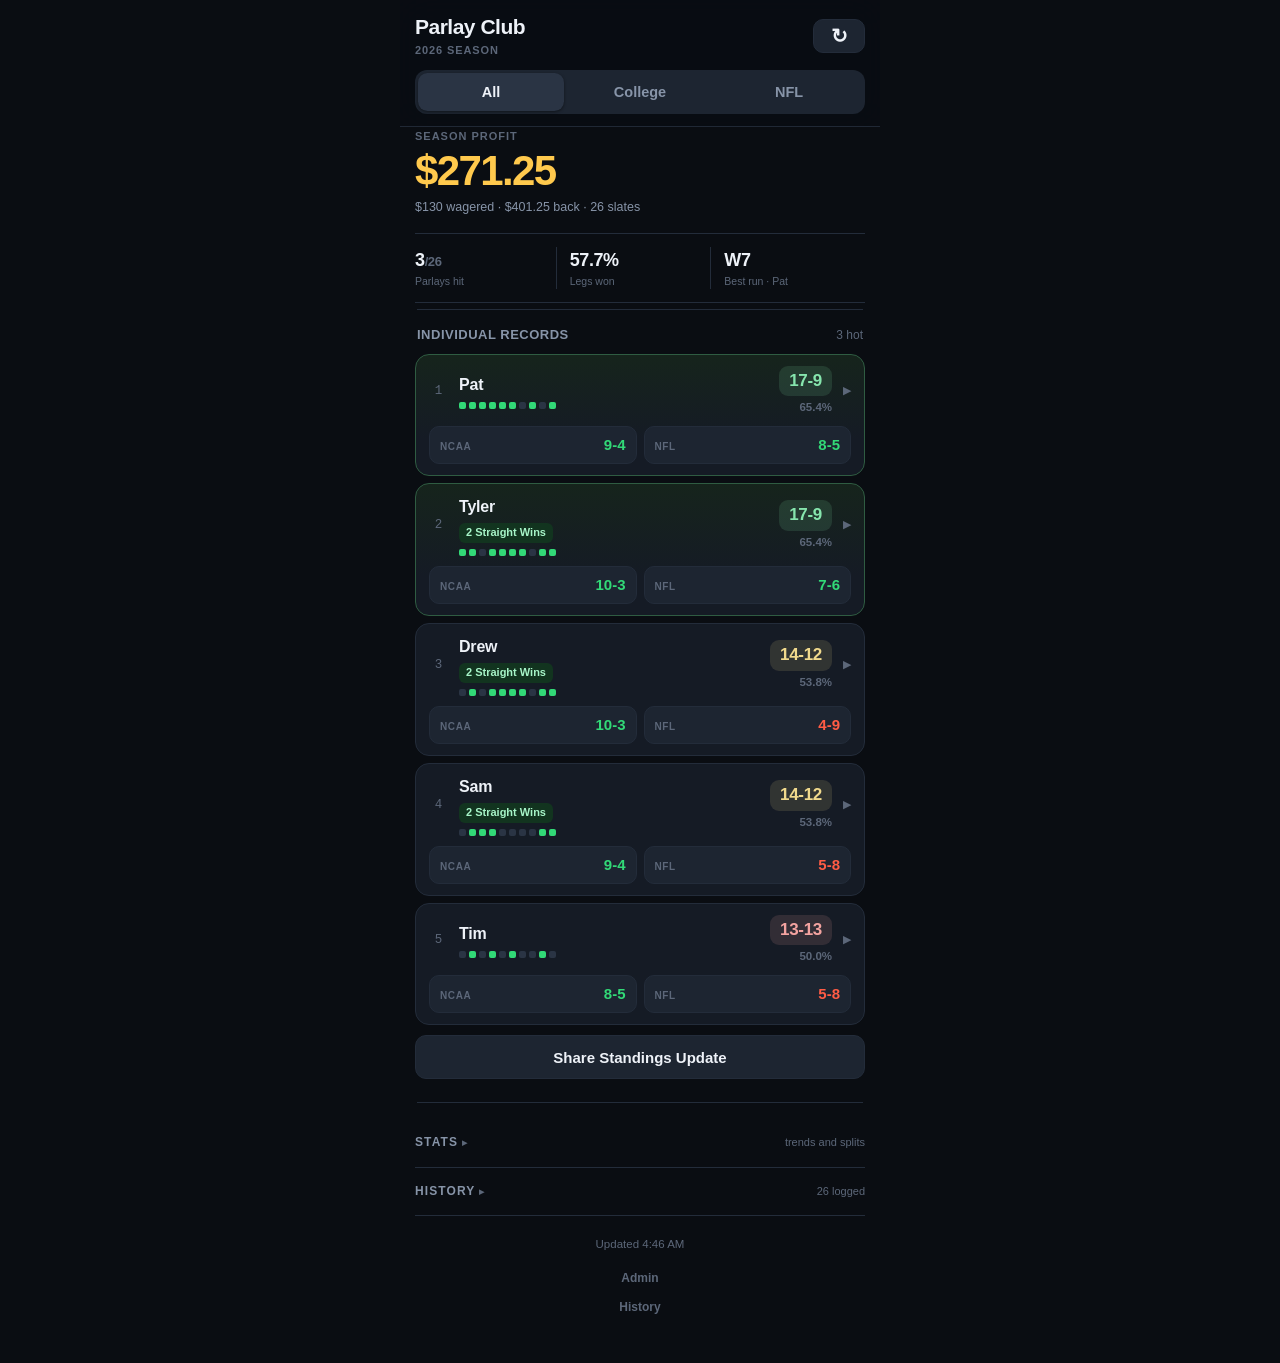
==== commit ba440601: "Fold History and Stats away, both shut on load Replaces the History | Stats tab bar with two collaps" ====
--- a/index.html
+++ b/index.html
@@ -185,14 +185,24 @@
 .form i { width: 7px; height: 7px; border-radius: 2px; flex: none; background: var(--panel-hi); }
 .form i.w { background: var(--accent); }
 
-/* ---- History | Stats, so the trends are one tap away instead of three
-       screens down. ---- */
-.btabs { display: grid; grid-template-columns: 1fr 1fr; gap: 2px; background: var(--panel);
-  border: 1px solid var(--line); border-radius: 10px; padding: 2px; margin: 0 0 14px; }
-.btabs button { appearance: none; border: 0; background: transparent; color: var(--muted);
-  font-family: inherit; font-size: 13px; font-weight: 650; padding: 8px 0;
-  border-radius: 8px; cursor: pointer; }
-.btabs button.on { background: var(--panel-hi); color: var(--text); }
+/* ---- Two foldaway sections at the foot of the page. Both start shut, so
+       opening the app answers "who is winning" in one screen instead of
+       scrolling past twenty-six slates to get there. ---- */
+.sect { border-bottom: 1px solid var(--line); }
+.sect > summary {
+  list-style: none; cursor: pointer; display: flex; align-items: baseline;
+  justify-content: space-between; gap: 10px; padding: 15px 0;
+  -webkit-tap-highlight-color: transparent;
+}
+.sect > summary::-webkit-details-marker { display: none; }
+.sect > summary h2 {
+  font-size: 12px; font-weight: 800; letter-spacing: 1.1px; text-transform: uppercase;
+  color: var(--muted); margin: 0;
+}
+.sect > summary h2::after { content: " \25B8"; color: var(--dim); font-size: 10px; }
+.sect[open] > summary h2::after { content: " \25BE"; }
+.sect > summary .note { font-size: 11px; color: var(--dim); }
+.sect > div { padding-bottom: 18px; }
 
 /* ---- Trend bars. One hue; length is the measure; a dashed line at the
        50% break-even does the interpreting. ---- */
@@ -273,20 +283,21 @@
 
   <div class="rule"></div>
 
-  <div class="btabs" id="btabs">
-    <button data-pane="hist" class="on">History</button>
-    <button data-pane="stats">Stats</button>
-  </div>
-
-  <div id="histPane">
-    <div class="sec-head">
+  <details class="sect" id="statsSect">
+    <summary>
+      <h2 id="statsTitle">Stats</h2>
+      <span class="note">trends and splits</span>
+    </summary>
+    <div id="statsPane"></div>
+  </details>
+
+  <details class="sect" id="histSect">
+    <summary>
       <h2 id="histTitle">History</h2>
       <span class="note" id="histNote"></span>
-    </div>
+    </summary>
     <div id="hist"></div>
-  </div>
-
-  <div id="statsPane" style="display:none"></div>
+  </details>
 
   <p class="foot-note" id="foot"></p>
   <a class="admin-link" href="admin.html">Admin</a>
@@ -344,7 +355,7 @@
   STATS = computeStats(DATA);
   $("season").textContent = DATA.season ? DATA.season + " Season" : "";
   render();
-  if (PANE === "stats") renderStats();
+  if ($("statsSect").open) renderStats();
   $("foot").textContent = "Updated " + stamp() + (changed ? " · new results" : "");
 }
 
@@ -888,22 +899,10 @@
     '<div class="empty">Not enough logged yet to show a trend.</div>';
 }
 
-/* ---------- the two bottom panes ---------- */
-
-let PANE = "hist";
-
-function showPane(name) {
-  PANE = name;
-  $("histPane").style.display = name === "hist" ? "" : "none";
-  $("statsPane").style.display = name === "stats" ? "" : "none";
-  [...$("btabs").children].forEach(b => b.classList.toggle("on", b.dataset.pane === name));
-  if (name === "stats") renderStats();
-}
-
-$("btabs").addEventListener("click", e => {
-  const b = e.target.closest("button");
-  if (b) showPane(b.dataset.pane);
-});
+/* ---------- the two foldaway sections ---------- */
+
+/* Nothing is computed until the section is actually opened. */
+$("statsSect").addEventListener("toggle", () => { if ($("statsSect").open) renderStats(); });
 
 $("seg").addEventListener("click", e => {
   const b = e.target.closest("button");
@@ -912,7 +911,7 @@
   OPEN = null;
   [...$("seg").children].forEach(c => c.classList.toggle("on", c === b));
   if (STATS) render();
-  if (PANE === "stats") renderStats();
+  if ($("statsSect").open) renderStats();
 });
 
 $("refresh").addEventListener("click", () => boot());
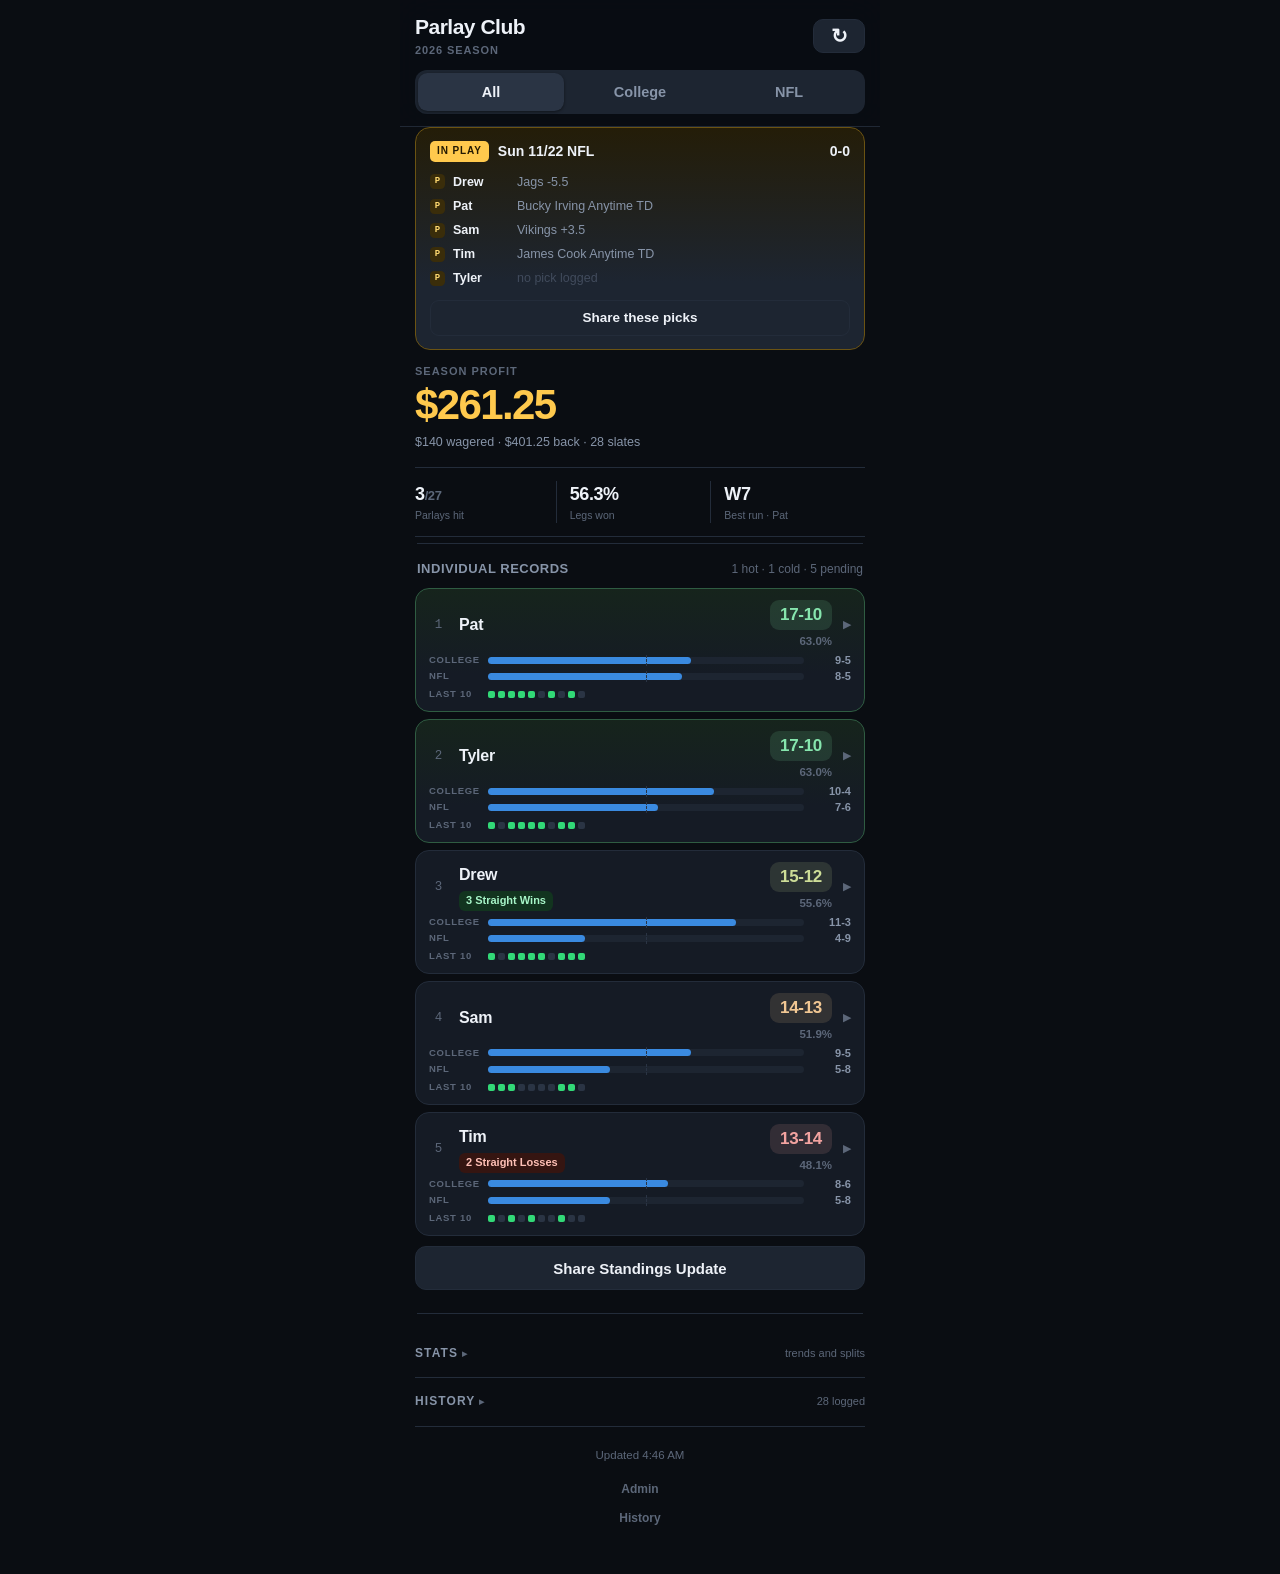
==== commit c5ca109d: "Replace the per-player NCAA and NFL boxes with labelled bars The two bordered boxes were the tallest" ====
--- a/index.html
+++ b/index.html
@@ -29,21 +29,26 @@
 }
 .prow.all.open .pchev { transform: rotate(90deg); }
 
-.split { display: grid; grid-template-columns: 1fr 1fr; gap: 7px; margin-top: 10px; }
-.sp {
-  display: flex; align-items: baseline; justify-content: space-between; gap: 6px;
-  background: var(--panel-2); border: 1px solid var(--line);
-  border-radius: 10px; padding: 7px 10px; min-width: 0;
-}
-.spl {
-  font-size: 10px; font-weight: 750; letter-spacing: 0.6px;
-  text-transform: uppercase; color: var(--dim); white-space: nowrap;
-}
-.spr { font-size: 15px; font-weight: 750; font-variant-numeric: tabular-nums; white-space: nowrap; }
-.spr.good { color: var(--accent); }
-.spr.bad { color: var(--loss); }
-.spr.even { color: var(--text); }
-.spr.none { color: var(--dim); }
+/* One labelled line per league. Bar length is win rate on a fixed 0-100 scale
+   with a tick at 50%, so a player's two bars compare to each other and the
+   same bar compares straight down the column. The two bordered boxes this
+   replaces showed a bare 9-5 with nothing to measure it against.
+   Named lg* on purpose: .mrow and .mv already belong to the money rows in
+   the Stats section, and reusing them pulled that box styling in here. */
+.lgrow { display: grid; grid-template-columns: 50px 1fr 38px; gap: 9px;
+  align-items: center; margin-top: 4px; }
+.lgl { font-size: 9.5px; font-weight: 780; letter-spacing: 0.7px; line-height: 1.1;
+  text-transform: uppercase; color: var(--dim); white-space: nowrap; }
+.lgt { position: relative; height: 7px; background: var(--panel-2); border-radius: 4px; }
+.lgf { position: absolute; left: 0; top: 0; bottom: 0; background: var(--viz);
+  border-radius: 4px; min-width: 3px; }
+.lgt::after { content: ""; position: absolute; left: 50%; top: -2px; bottom: -2px;
+  width: 0; border-left: 1px dashed var(--panel-hi); }
+.lgv { font-size: 11px; font-weight: 700; font-variant-numeric: tabular-nums;
+  line-height: 1.1; text-align: right; color: var(--muted); white-space: nowrap; }
+.lgform { display: grid; grid-template-columns: 50px 1fr; gap: 9px;
+  align-items: center; margin-top: 7px; }
+.lgform .form { margin-top: 0; }
 
 .pdet { display: none; margin-top: 11px; border-top: 1px solid var(--line); padding-top: 9px; }
 
@@ -598,11 +603,14 @@
       ? streakBadge(st)
       : '<span class="nodata">No results yet</span>';
 
-    const half = (lab, rc, p) => `<div class="sp">
-        <span class="spl">${lab}</span>
-        <span class="spr ${rc.w + rc.l ? pctClass(p, rc) : "none"}">${
-          rc.w + rc.l ? fmtRec(rc) : "&mdash;"}</span>
+    const bar = (lab, rc) => {
+      const n = rc.w + rc.l;
+      return `<div class="lgrow">
+        <div class="lgl">${lab}</div>
+        <div class="lgt"><div class="lgf" style="width:${n ? (rc.w / n * 100).toFixed(1) : 0}%"></div></div>
+        <div class="lgv">${n ? fmtRec(rc) : "&mdash;"}</div>
       </div>`;
+    };
 
     return `<div class="prow all${lead ? " lead" : ""}${OPEN === r.name ? " open" : ""}" data-nm="${esc(r.name)}">
       <div class="ptop">
@@ -610,7 +618,6 @@
         <div class="pmain">
           <div class="pnm">${esc(r.name)}</div>
           ${sub ? `<div class="psub">${sub}</div>` : ""}
-          <div class="form" title="Last 10 legs, oldest first">${formStrip(r.name, null)}</div>
         </div>
         <div class="pright">
           <div class="${rungClass(ladder[i])}"${rungStyle(ladder[i])}>${fmtRec(r.all)}</div>
@@ -618,9 +625,11 @@
         </div>
         <span class="pchev">&#9654;</span>
       </div>
-      <div class="split">
-        ${half("NCAA", r.cfb, r.cfbPct)}
-        ${half("NFL", r.nfl, r.nflPct)}
+      ${bar("College", r.cfb)}
+      ${bar("NFL", r.nfl)}
+      <div class="lgform">
+        <div class="lgl">Last 10</div>
+        <div class="form" title="Last 10 legs, oldest first">${formStrip(r.name, null)}</div>
       </div>
       <div class="pdet">${personDetail(r, "all")}</div>
     </div>`;
--- a/styles.css
+++ b/styles.css
@@ -660,15 +660,11 @@
 
 .actions { display: grid; gap: 9px; margin-top: 4px; }
 
+/* Sits at the foot of the page instead of riding over it. The form is short
+   enough to reach the end of, and a floating bar only covered the last row. */
 .savebar {
-  position: sticky;
-  bottom: 0;
-  z-index: 20;
-  margin: 0 -15px;
-  padding: 10px 15px calc(10px + env(safe-area-inset-bottom));
-  background: rgba(10, 13, 18, 0.86);
-  backdrop-filter: blur(18px);
-  -webkit-backdrop-filter: blur(18px);
+  margin: 18px -15px 0;
+  padding: 15px 15px calc(15px + env(safe-area-inset-bottom));
   border-top: 1px solid var(--line);
 }
 
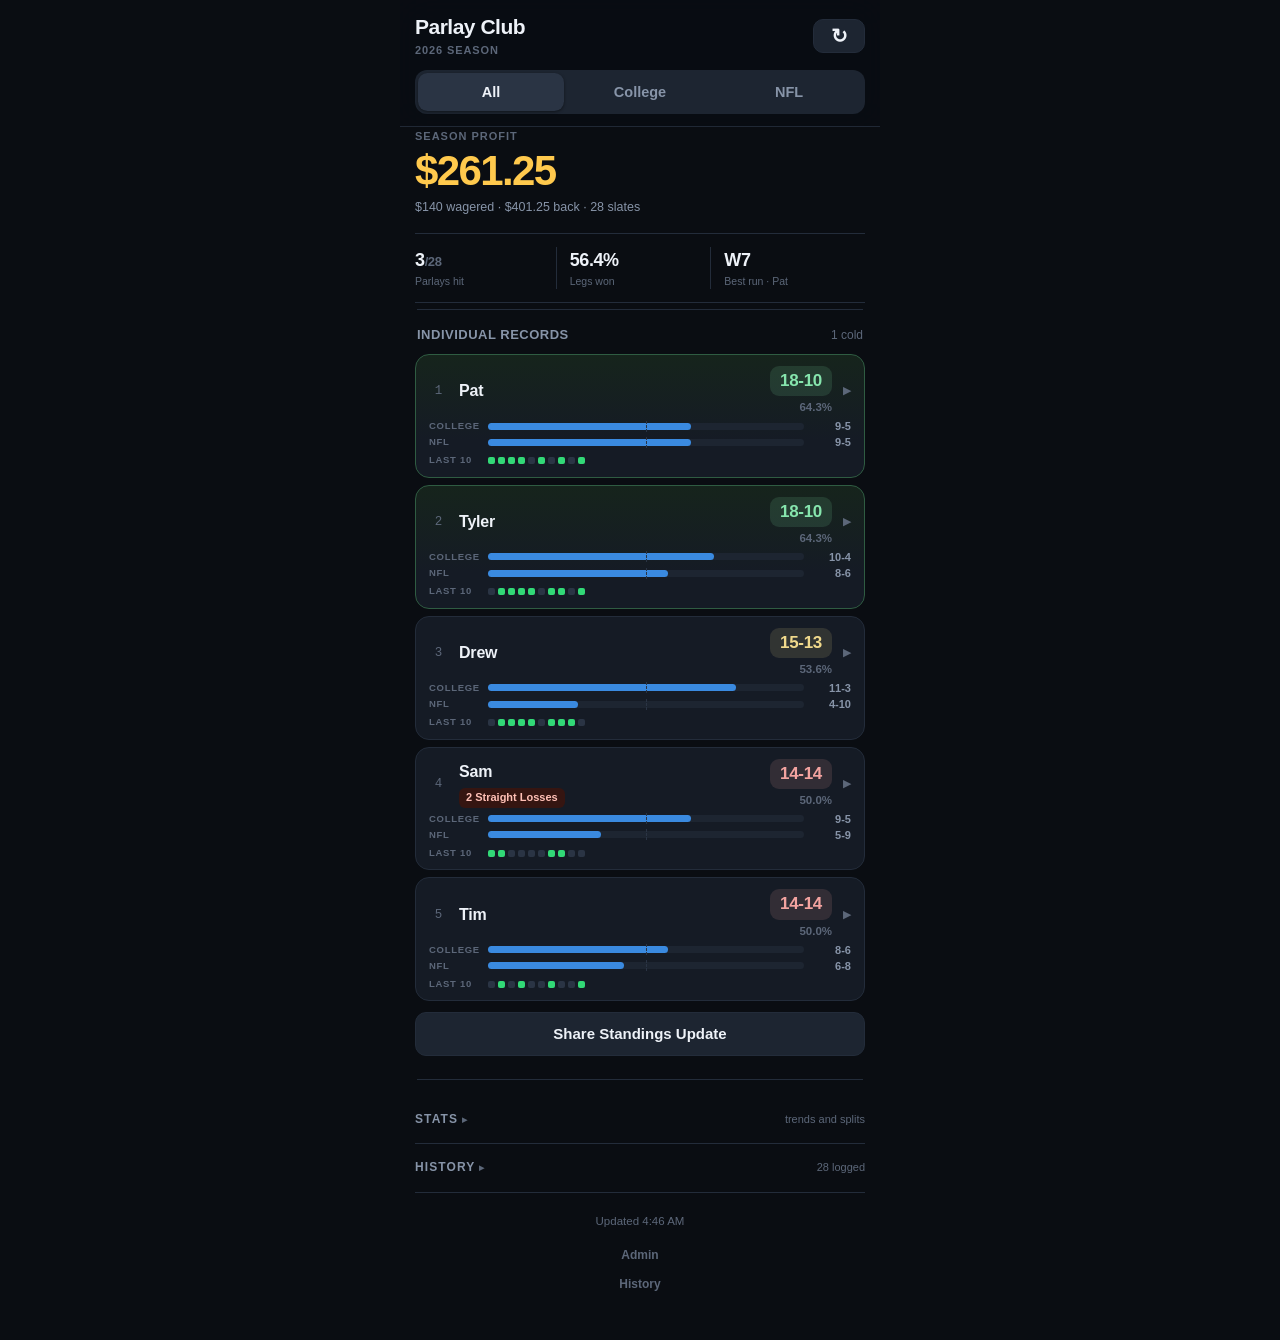
==== commit fad12f0c: "Show a pushed leg as T on the dashboard The result dot now has a neutral T state wherever a leg is d" ====
--- a/index.html
+++ b/index.html
@@ -395,7 +395,7 @@
     const t = tally(DATA, e);
     const legs = DATA.players.map(p => {
       const v = e.picks[p] || {};
-      const cls = v.result === "W" ? "w" : v.result === "L" ? "l" : v.result === "P" ? "p" : "none";
+      const cls = v.result === "W" ? "w" : v.result === "L" ? "l" : v.result === "T" ? "t" : v.result === "P" ? "p" : "none";
       const mark = v.result === "P" ? "P" : (v.result || "-");
       return `<div class="ip-leg"><span class="dot ${cls}">${mark}</span>` +
              `<span class="ip-nm">${esc(p)}</span>` +
@@ -657,7 +657,7 @@
 
   return mine.map(e => {
     const v = e.picks[name] || {};
-    const cls = v.result === "W" ? "w" : v.result === "L" ? "l" : v.result === "P" ? "p" : "none";
+    const cls = v.result === "W" ? "w" : v.result === "L" ? "l" : v.result === "T" ? "t" : v.result === "P" ? "p" : "none";
     const mark = v.result || "-";
     return `<div class="drow">
       <span class="dwk">${esc(shortDate(e.date) || e.label)}</span>
@@ -703,7 +703,7 @@
     const s = sums[e.id] || { w: 0, l: 0 };
     const body = DATA.players.map(p => {
       const v = e.picks[p] || {};
-      const cls = v.result === "W" ? "w" : v.result === "L" ? "l" : v.result === "P" ? "p" : "none";
+      const cls = v.result === "W" ? "w" : v.result === "L" ? "l" : v.result === "T" ? "t" : v.result === "P" ? "p" : "none";
       const mark = v.result === "P" ? "P" : (v.result || "-");
       const pick = v.pick
         ? `<span class="wl-pick">${esc(v.pick)}</span>`
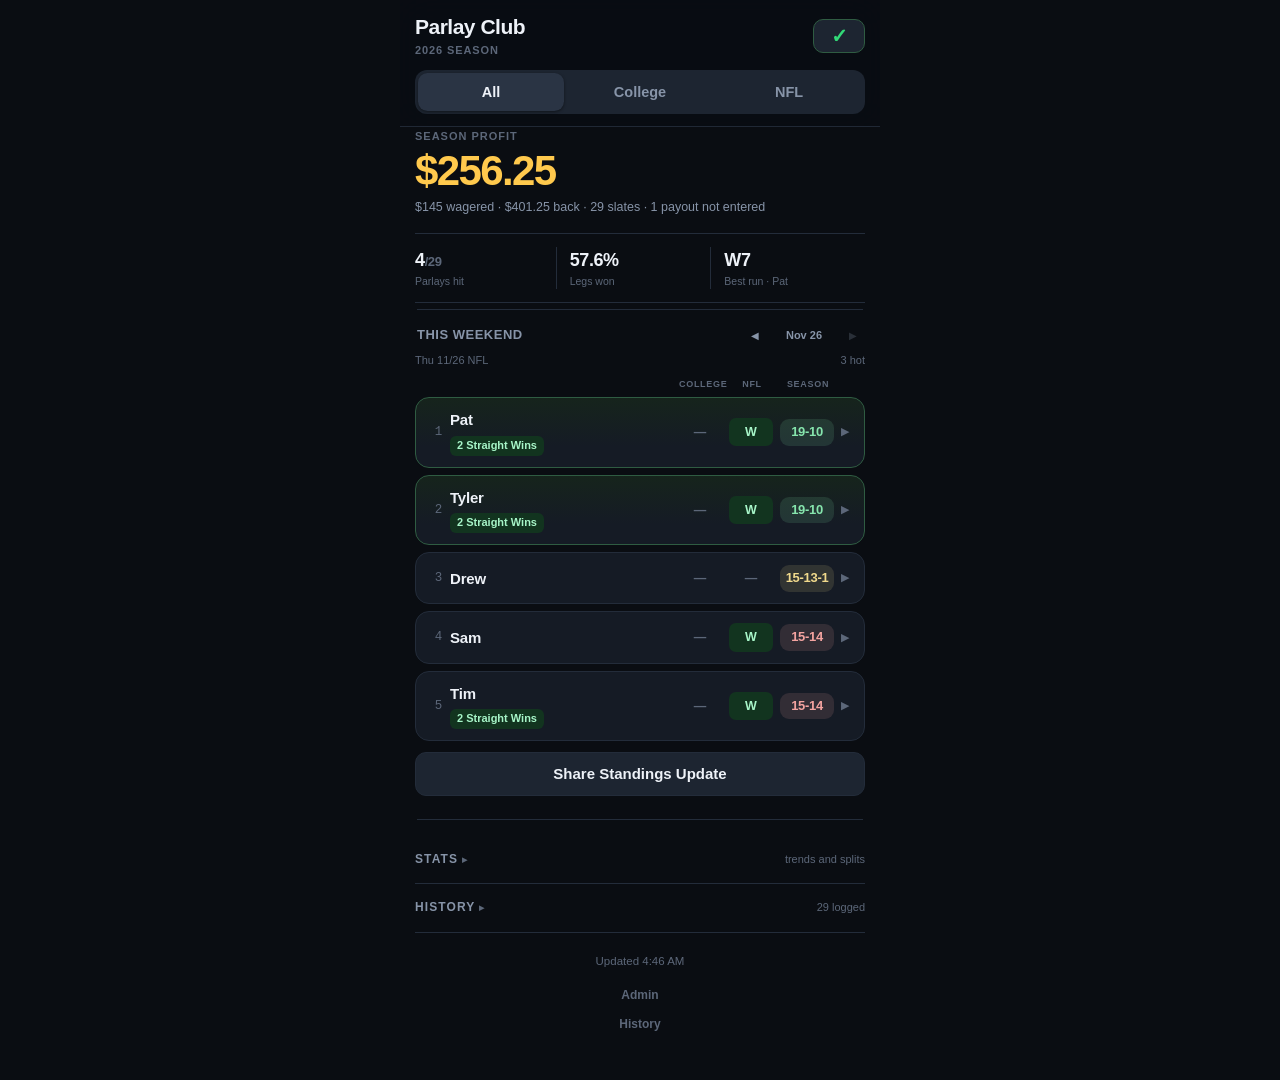
==== commit 1d64081d: "Make the weekend view the default main page The main page now opens on the weekend view: two columns" ====
--- a/index.html
+++ b/index.html
@@ -190,6 +190,41 @@
 .form i { width: 7px; height: 7px; border-radius: 2px; flex: none; background: var(--panel-hi); }
 .form i.w { background: var(--accent); }
 
+/* ---- The weekend table. Two columns, because the only question on a Monday
+       is who took college and who took the NFL. ---- */
+.wknav { display: flex; align-items: center; gap: 6px; flex: none; }
+.wknav button {
+  appearance: none; border: 0; background: transparent; color: var(--muted);
+  font-size: 10px; padding: 5px 6px; cursor: pointer; line-height: 1;
+  -webkit-tap-highlight-color: transparent;
+}
+.wknav button:disabled { opacity: 0.25; cursor: default; }
+.wknav #wkLabel {
+  font-size: 11px; font-weight: 750; color: var(--muted);
+  font-variant-numeric: tabular-nums; min-width: 66px; text-align: center;
+}
+.wkbar { display: flex; align-items: baseline; justify-content: space-between;
+  gap: 10px; margin: -2px 0 9px; }
+.wkbar span { font-size: 11px; color: var(--dim); overflow: hidden;
+  text-overflow: ellipsis; white-space: nowrap; }
+
+.wkhead { display: grid; grid-template-columns: 14px 1fr 44px 44px 54px 10px;
+  gap: 7px; align-items: center; padding: 0 13px 6px; }
+.wkhead b { font-size: 9px; font-weight: 800; letter-spacing: 0.7px;
+  text-transform: uppercase; color: var(--dim); text-align: center; }
+.wktop { display: grid; grid-template-columns: 14px 1fr 44px 44px 54px 10px;
+  gap: 7px; align-items: center; }
+
+.wkc { display: block; text-align: center; font-size: 12.5px; font-weight: 800;
+  padding: 5px 0; border-radius: 7px; font-variant-numeric: tabular-nums; }
+.wkc.w { background: var(--accent-bg); color: var(--accent-soft); }
+.wkc.l { background: var(--loss-bg); color: var(--loss-soft); }
+.wkc.p { background: var(--gold-bg); color: var(--gold-soft); }
+.wkc.even { background: var(--panel-2); color: var(--text); }
+.wkc.none { color: var(--dim); font-weight: 600; }
+.wktop .prec { text-align: center; padding: 4px 3px; font-size: 13px; }
+.wktop .pnm { font-size: 15px; }
+
 /* ---- Two foldaway sections at the foot of the page. Both start shut, so
        opening the app answers "who is winning" in one screen instead of
        scrolling past twenty-six slates to get there. ---- */
@@ -280,9 +315,15 @@
   <div class="rule"></div>
 
   <div class="sec-head">
-    <h2 id="secTitle">Individual records</h2>
-    <span class="note" id="secNote"></span>
+    <h2 id="secTitle">This weekend</h2>
+    <span class="wknav" id="wknav">
+      <button type="button" id="wkPrev" aria-label="Earlier weekend">&#9664;</button>
+      <span id="wkLabel"></span>
+      <button type="button" id="wkNext" aria-label="Later weekend">&#9654;</button>
+    </span>
   </div>
+  <div class="wkbar"><span id="wkSlates"></span><span class="note" id="secNote"></span></div>
+  <div class="wkhead" id="wkHead" hidden><b></b><b></b><b>College</b><b>NFL</b><b>Season</b><b></b></div>
   <div class="rows" id="rows"></div>
   <button class="btn wide stand-share" id="shareStandings">Share Standings Update</button>
 
@@ -314,7 +355,8 @@
 let DATA = null;
 let STATS = null;
 let LG = "all";
-let OPEN = null;        // name of the expanded row in the All view
+let OPEN = null;
+let WKI = 0;            // which weekend the All tab shows, 0 being the latest        // name of the expanded row in the All view
 
 const $ = id => document.getElementById(id);
 
@@ -525,7 +567,12 @@
 
   const ladder = ladderColors(rows.map(r => r[key]));
 
-  if (key === "all") { renderAll(rows, ladder); renderHistory("all", "Overall"); return; }
+  const isAll = key === "all";
+  $("secTitle").textContent = isAll ? "This weekend" : "Individual records";
+  $("wknav").style.display = isAll ? "flex" : "none";
+  if (!isAll) { $("wkSlates").textContent = ""; $("wkHead").hidden = true; }
+
+  if (isAll) { renderAll(rows, ladder); renderHistory("all", "Overall"); return; }
 
   /* The league tabs open the same way the All tab does, showing only that
      league's picks, because "how has Tim done in NFL" is the question the tab
@@ -594,7 +641,34 @@
 }
 
 /* One row per person carrying both records, expandable to their own weeks. */
+/* One weekend cell. weekendCell has already worked out whether the person
+   went 1-0, 2-1 or is still waiting; this only decides how it looks. */
+function wkCell(c) {
+  const k = c.kind;
+  const cls = k === "W" ? "w" : k === "L" ? "l" : k === "P" ? "p" : k === "none" ? "none" : "even";
+  const txt = k === "P" && /pending/i.test(c.text) ? "P" : c.text;
+  return '<span class="wkc ' + cls + '">' + esc(txt) + "</span>";
+}
+
+/* Newest weekend first, so index 0 is the one being argued about. */
+function renderWeekendHead() {
+  const list = weekends(DATA);
+  if (!list.length) { $("wkLabel").textContent = ""; $("wkSlates").textContent = ""; return null; }
+  WKI = Math.max(0, Math.min(WKI, list.length - 1));
+  const wk = list[WKI];
+  $("wkLabel").textContent = wk.label;
+  $("wkSlates").textContent = wk.entries.map(e => e.label).join("  \u00b7  ");
+  $("wkPrev").disabled = WKI >= list.length - 1;
+  $("wkNext").disabled = WKI <= 0;
+  return wk;
+}
+
+$("wkPrev").addEventListener("click", () => { WKI++; OPEN = null; if (STATS) render(); });
+$("wkNext").addEventListener("click", () => { WKI--; OPEN = null; if (STATS) render(); });
+
 function renderAll(rows, ladder) {
+  const wk = renderWeekendHead();
+  $("wkHead").hidden = !wk;
   $("rows").innerHTML = rows.map((r, i) => {
     const played = r.all.w + r.all.l;
     const lead = isLeader("all", r.name, played);
@@ -612,26 +686,30 @@
       </div>`;
     };
 
+    const cells = wk
+      ? wkCell(weekendCell(wk.entries, "cfb", r.name)) + wkCell(weekendCell(wk.entries, "nfl", r.name))
+      : '<span class="wkc none">&mdash;</span><span class="wkc none">&mdash;</span>';
+
     return `<div class="prow all${lead ? " lead" : ""}${OPEN === r.name ? " open" : ""}" data-nm="${esc(r.name)}">
-      <div class="ptop">
+      <div class="wktop">
         <div class="pnum">${i + 1}</div>
         <div class="pmain">
           <div class="pnm">${esc(r.name)}</div>
           ${sub ? `<div class="psub">${sub}</div>` : ""}
         </div>
-        <div class="pright">
-          <div class="${rungClass(ladder[i])}"${rungStyle(ladder[i])}>${fmtRec(r.all)}</div>
-          <div class="ppct">${fmtPct(r.allPct, r.all)}</div>
-        </div>
+        ${cells}
+        <div class="${rungClass(ladder[i])}"${rungStyle(ladder[i])}>${fmtRec(r.all)}</div>
         <span class="pchev">&#9654;</span>
       </div>
-      ${bar("College", r.cfb)}
-      ${bar("NFL", r.nfl)}
-      <div class="lgform">
-        <div class="lgl">Last 10</div>
-        <div class="form" title="Last 10 legs, oldest first">${formStrip(r.name, null)}</div>
+      <div class="pdet">
+        ${bar("College", r.cfb)}
+        ${bar("NFL", r.nfl)}
+        <div class="lgform">
+          <div class="lgl">Last 10</div>
+          <div class="form" title="Last 10 legs, oldest first">${formStrip(r.name, null)}</div>
+        </div>
+        ${personDetail(r, "all")}
       </div>
-      <div class="pdet">${personDetail(r, "all")}</div>
     </div>`;
   }).join("");
 
--- a/styles.css
+++ b/styles.css
@@ -326,6 +326,8 @@
 .dot.w { background: var(--accent-bg); color: var(--accent-soft); }
 .dot.l { background: var(--loss-bg); color: var(--loss-soft); }
 .dot.p { background: var(--gold-bg); color: var(--gold-soft); }
+/* A push is settled but it is neither, so it reads neutral. */
+.dot.t { background: var(--panel-hi); color: var(--text); }
 .dot.none { background: var(--panel-2); color: var(--dim); }
 
 .nodata { font-size: 12px; color: var(--dim); }
@@ -557,6 +559,7 @@
 .wl button.on-l { background: var(--loss); border-color: var(--loss); color: #2a0603; }
 .wl button.pend { font-size: 12px; letter-spacing: 0.5px; }
 .wl button.on-p { background: var(--gold); border-color: var(--gold); color: #241a02; }
+.wl button.on-t { background: var(--panel-hi); border-color: #3b4759; color: var(--text); }
 
 .pick-in { margin-top: 7px; position: relative; }
 .pick-in input { font-size: 15px; padding: 9px 11px; min-height: 40px; }
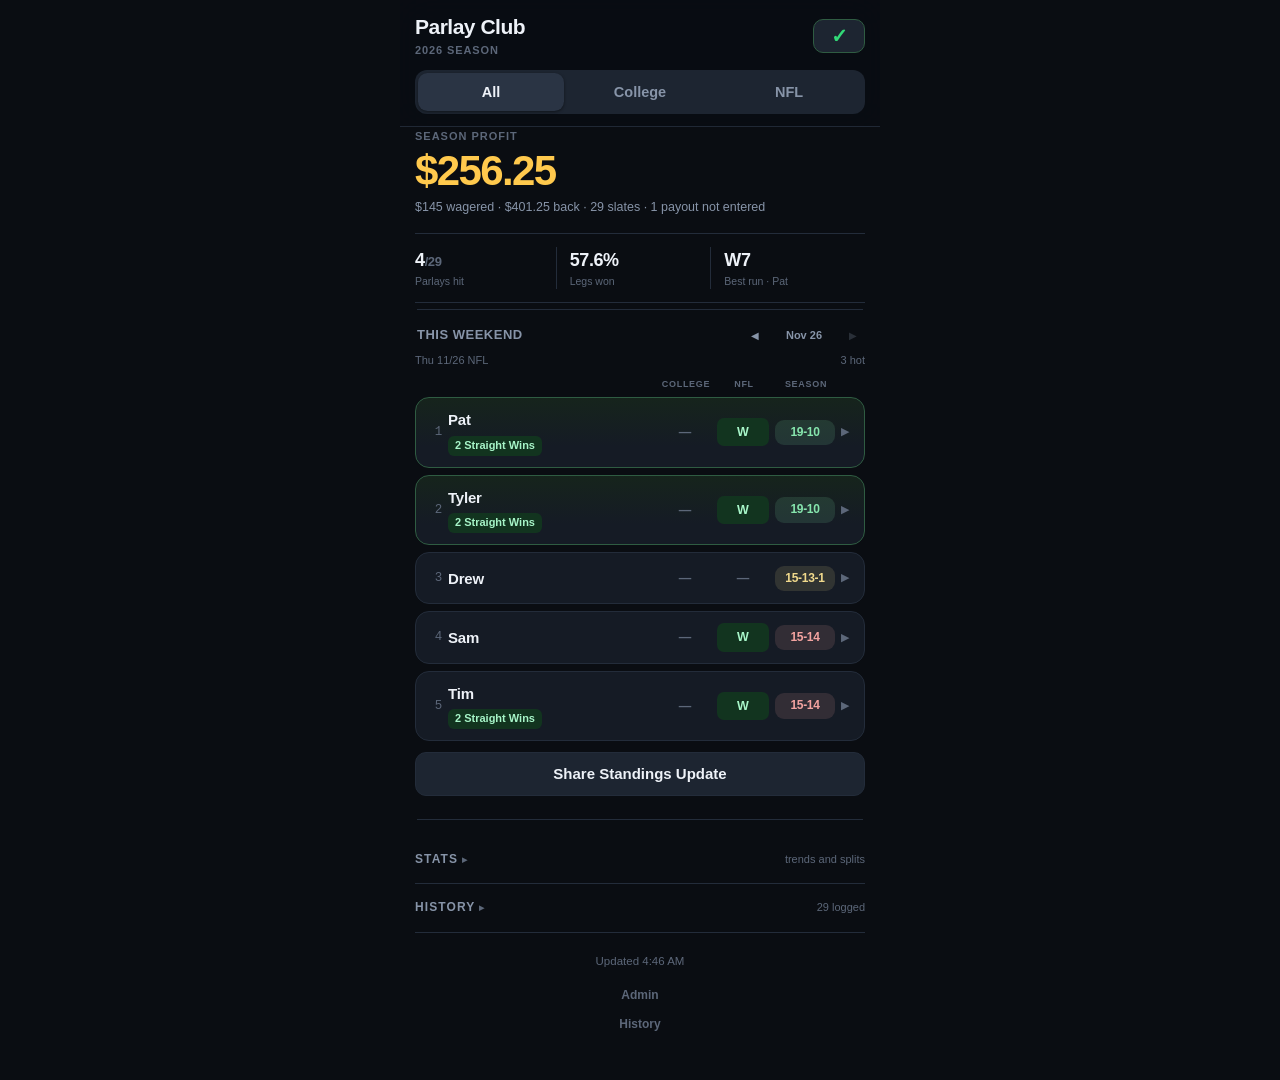
==== commit a13ed0d7: "Tighten the weekend row columns Widen the College and NFL cells so they read as real columns rather " ====
--- a/index.html
+++ b/index.html
@@ -208,12 +208,12 @@
 .wkbar span { font-size: 11px; color: var(--dim); overflow: hidden;
   text-overflow: ellipsis; white-space: nowrap; }
 
-.wkhead { display: grid; grid-template-columns: 14px 1fr 44px 44px 54px 10px;
-  gap: 7px; align-items: center; padding: 0 13px 6px; }
+.wkhead { display: grid; grid-template-columns: 13px 1fr 52px 52px 60px 10px;
+  gap: 6px; align-items: center; padding: 0 13px 6px; }
 .wkhead b { font-size: 9px; font-weight: 800; letter-spacing: 0.7px;
   text-transform: uppercase; color: var(--dim); text-align: center; }
-.wktop { display: grid; grid-template-columns: 14px 1fr 44px 44px 54px 10px;
-  gap: 7px; align-items: center; }
+.wktop { display: grid; grid-template-columns: 13px 1fr 52px 52px 60px 10px;
+  gap: 6px; align-items: center; }
 
 .wkc { display: block; text-align: center; font-size: 12.5px; font-weight: 800;
   padding: 5px 0; border-radius: 7px; font-variant-numeric: tabular-nums; }
@@ -222,7 +222,8 @@
 .wkc.p { background: var(--gold-bg); color: var(--gold-soft); }
 .wkc.even { background: var(--panel-2); color: var(--text); }
 .wkc.none { color: var(--dim); font-weight: 600; }
-.wktop .prec { text-align: center; padding: 4px 3px; font-size: 13px; }
+.wktop .prec { text-align: center; padding: 4px 2px; font-size: 12px;
+  white-space: nowrap; }
 .wktop .pnm { font-size: 15px; }
 
 /* ---- Two foldaway sections at the foot of the page. Both start shut, so
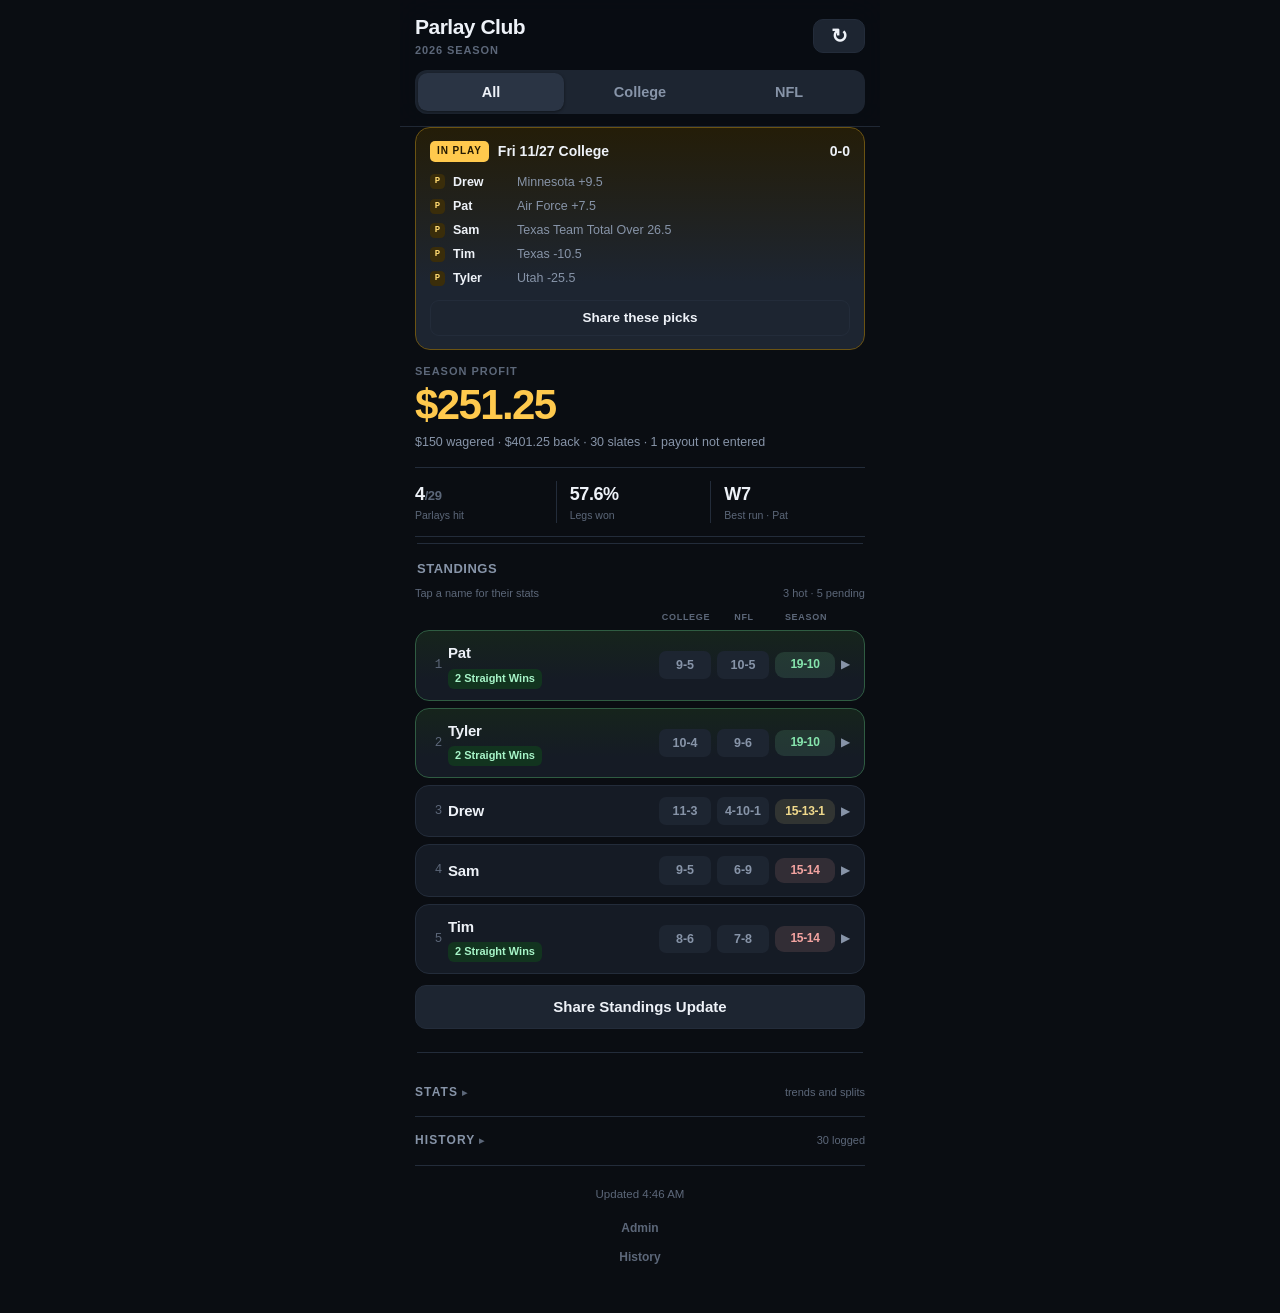
==== commit 7410be95: "Put season records in the College and NFL pills The two columns carried one weekend's W/L, which is " ====
--- a/index.html
+++ b/index.html
@@ -24,7 +24,7 @@
 .prow.all .ptop { display: flex; align-items: center; gap: 11px; }
 
 .pchev {
-  color: var(--dim); font-size: 11px; flex: none;
+  color: var(--muted); font-size: 12px; flex: none;
   transition: transform 0.18s;
 }
 .prow.all.open .pchev { transform: rotate(90deg); }
@@ -192,17 +192,6 @@
 
 /* ---- The weekend table. Two columns, because the only question on a Monday
        is who took college and who took the NFL. ---- */
-.wknav { display: flex; align-items: center; gap: 6px; flex: none; }
-.wknav button {
-  appearance: none; border: 0; background: transparent; color: var(--muted);
-  font-size: 10px; padding: 5px 6px; cursor: pointer; line-height: 1;
-  -webkit-tap-highlight-color: transparent;
-}
-.wknav button:disabled { opacity: 0.25; cursor: default; }
-.wknav #wkLabel {
-  font-size: 11px; font-weight: 750; color: var(--muted);
-  font-variant-numeric: tabular-nums; min-width: 66px; text-align: center;
-}
 .wkbar { display: flex; align-items: baseline; justify-content: space-between;
   gap: 10px; margin: -2px 0 9px; }
 .wkbar span { font-size: 11px; color: var(--dim); overflow: hidden;
@@ -215,6 +204,21 @@
 .wktop { display: grid; grid-template-columns: 13px 1fr 52px 52px 60px 10px;
   gap: 6px; align-items: center; }
 
+.lrec { display: block; text-align: center; font-size: 12.5px; font-weight: 700;
+  padding: 5px 0; border-radius: 7px; color: var(--muted);
+  background: var(--panel-2); font-variant-numeric: tabular-nums;
+  white-space: nowrap; }
+.lrec.none { color: var(--dim); background: transparent; font-weight: 600; }
+.sgrid { display: grid; grid-template-columns: repeat(3, 1fr); gap: 7px;
+  margin-bottom: 11px; }
+.scell { background: var(--panel-2); border: 1px solid var(--line);
+  border-radius: 9px; padding: 7px 4px; text-align: center; }
+.scv { display: block; font-size: 14px; font-weight: 800; color: var(--text);
+  font-variant-numeric: tabular-nums; }
+.scv.good { color: var(--accent-soft); }
+.scv.bad { color: var(--loss-soft); }
+.scl { display: block; margin-top: 2px; font-size: 8.5px; font-weight: 800;
+  letter-spacing: 0.6px; text-transform: uppercase; color: var(--dim); }
 .wkc { display: block; text-align: center; font-size: 12.5px; font-weight: 800;
   padding: 5px 0; border-radius: 7px; font-variant-numeric: tabular-nums; }
 .wkc.w { background: var(--accent-bg); color: var(--accent-soft); }
@@ -316,12 +320,7 @@
   <div class="rule"></div>
 
   <div class="sec-head">
-    <h2 id="secTitle">This weekend</h2>
-    <span class="wknav" id="wknav">
-      <button type="button" id="wkPrev" aria-label="Earlier weekend">&#9664;</button>
-      <span id="wkLabel"></span>
-      <button type="button" id="wkNext" aria-label="Later weekend">&#9654;</button>
-    </span>
+    <h2 id="secTitle">Standings</h2>
   </div>
   <div class="wkbar"><span id="wkSlates"></span><span class="note" id="secNote"></span></div>
   <div class="wkhead" id="wkHead" hidden><b></b><b></b><b>College</b><b>NFL</b><b>Season</b><b></b></div>
@@ -356,8 +355,7 @@
 let DATA = null;
 let STATS = null;
 let LG = "all";
-let OPEN = null;
-let WKI = 0;            // which weekend the All tab shows, 0 being the latest        // name of the expanded row in the All view
+let OPEN = null;        // name of the expanded row in the All view
 
 const $ = id => document.getElementById(id);
 
@@ -569,9 +567,9 @@
   const ladder = ladderColors(rows.map(r => r[key]));
 
   const isAll = key === "all";
-  $("secTitle").textContent = isAll ? "This weekend" : "Individual records";
-  $("wknav").style.display = isAll ? "flex" : "none";
-  if (!isAll) { $("wkSlates").textContent = ""; $("wkHead").hidden = true; }
+  $("secTitle").textContent = isAll ? "Standings" : "Individual records";
+  $("wkSlates").textContent = isAll ? "Tap a name for their stats" : "";
+  if (!isAll) $("wkHead").hidden = true;
 
   if (isAll) { renderAll(rows, ladder); renderHistory("all", "Overall"); return; }
 
@@ -642,34 +640,27 @@
 }
 
 /* One row per person carrying both records, expandable to their own weeks. */
-/* One weekend cell. weekendCell has already worked out whether the person
-   went 1-0, 2-1 or is still waiting; this only decides how it looks. */
-function wkCell(c) {
-  const k = c.kind;
-  const cls = k === "W" ? "w" : k === "L" ? "l" : k === "P" ? "p" : k === "none" ? "none" : "even";
-  const txt = k === "P" && /pending/i.test(c.text) ? "P" : c.text;
-  return '<span class="wkc ' + cls + '">' + esc(txt) + "</span>";
-}
-
-/* Newest weekend first, so index 0 is the one being argued about. */
-function renderWeekendHead() {
-  const list = weekends(DATA);
-  if (!list.length) { $("wkLabel").textContent = ""; $("wkSlates").textContent = ""; return null; }
-  WKI = Math.max(0, Math.min(WKI, list.length - 1));
-  const wk = list[WKI];
-  $("wkLabel").textContent = wk.label;
-  $("wkSlates").textContent = wk.entries.map(e => e.label).join("  \u00b7  ");
-  $("wkPrev").disabled = WKI >= list.length - 1;
-  $("wkNext").disabled = WKI <= 0;
-  return wk;
-}
-
-$("wkPrev").addEventListener("click", () => { WKI++; OPEN = null; if (STATS) render(); });
-$("wkNext").addEventListener("click", () => { WKI--; OPEN = null; if (STATS) render(); });
+/* Six numbers that differ person to person. Parlays hit is not one of them:
+   all five legs have to land, so that record is identical for everybody. */
+function statGrid(r) {
+  const cell = (lab, val, cls) =>
+    '<div class="scell"><span class="scv' + (cls ? " " + cls : "") + '">' + val +
+    '</span><span class="scl">' + lab + "</span></div>";
+  const st = r.streak.all, best = r.best.all, solo = r.solo.all;
+  return '<div class="sgrid">' +
+    cell("Win rate", fmtPct(pct(r.all), r.all)) +
+    cell("College", r.cfb.w + r.cfb.l ? fmtPct(r.cfbPct, r.cfb) : "&mdash;") +
+    cell("NFL", r.nfl.w + r.nfl.l ? fmtPct(r.nflPct, r.nfl) : "&mdash;") +
+    cell("Best run", best ? best + (best === 1 ? " win" : " straight") : "&mdash;") +
+    cell("Current", st >= 2 ? "W" + st : st <= -2 ? "L" + (-st) : "&mdash;",
+         st >= 2 ? "good" : st <= -2 ? "bad" : "") +
+    cell("Only miss", solo ? solo + (solo === 1 ? " slate" : " slates") : "never",
+         solo ? "bad" : "") +
+    "</div>";
+}
 
 function renderAll(rows, ladder) {
-  const wk = renderWeekendHead();
-  $("wkHead").hidden = !wk;
+  $("wkHead").hidden = false;
   $("rows").innerHTML = rows.map((r, i) => {
     const played = r.all.w + r.all.l;
     const lead = isLeader("all", r.name, played);
@@ -678,18 +669,12 @@
       ? streakBadge(st)
       : '<span class="nodata">No results yet</span>';
 
-    const bar = (lab, rc) => {
-      const n = rc.w + rc.l;
-      return `<div class="lgrow">
-        <div class="lgl">${lab}</div>
-        <div class="lgt"><div class="lgf" style="width:${n ? (rc.w / n * 100).toFixed(1) : 0}%"></div></div>
-        <div class="lgv">${n ? fmtRec(rc) : "&mdash;"}</div>
-      </div>`;
-    };
-
-    const cells = wk
-      ? wkCell(weekendCell(wk.entries, "cfb", r.name)) + wkCell(weekendCell(wk.entries, "nfl", r.name))
-      : '<span class="wkc none">&mdash;</span><span class="wkc none">&mdash;</span>';
+    /* A pending leg is not a result, so it never lands here: the record
+       counts settled legs only and the live slate shows up top instead. */
+    const lrec = rc => (rc.w + rc.l + rc.t)
+      ? '<span class="lrec">' + fmtRec(rc) + "</span>"
+      : '<span class="lrec none">&mdash;</span>';
+    const cells = lrec(r.cfb) + lrec(r.nfl);
 
     return `<div class="prow all${lead ? " lead" : ""}${OPEN === r.name ? " open" : ""}" data-nm="${esc(r.name)}">
       <div class="wktop">
@@ -703,13 +688,12 @@
         <span class="pchev">&#9654;</span>
       </div>
       <div class="pdet">
-        ${bar("College", r.cfb)}
-        ${bar("NFL", r.nfl)}
+        ${statGrid(r)}
         <div class="lgform">
           <div class="lgl">Last 10</div>
           <div class="form" title="Last 10 legs, oldest first">${formStrip(r.name, null)}</div>
         </div>
-        ${personDetail(r, "all")}
+        ${personWeeks(r.name, null)}
       </div>
     </div>`;
   }).join("");
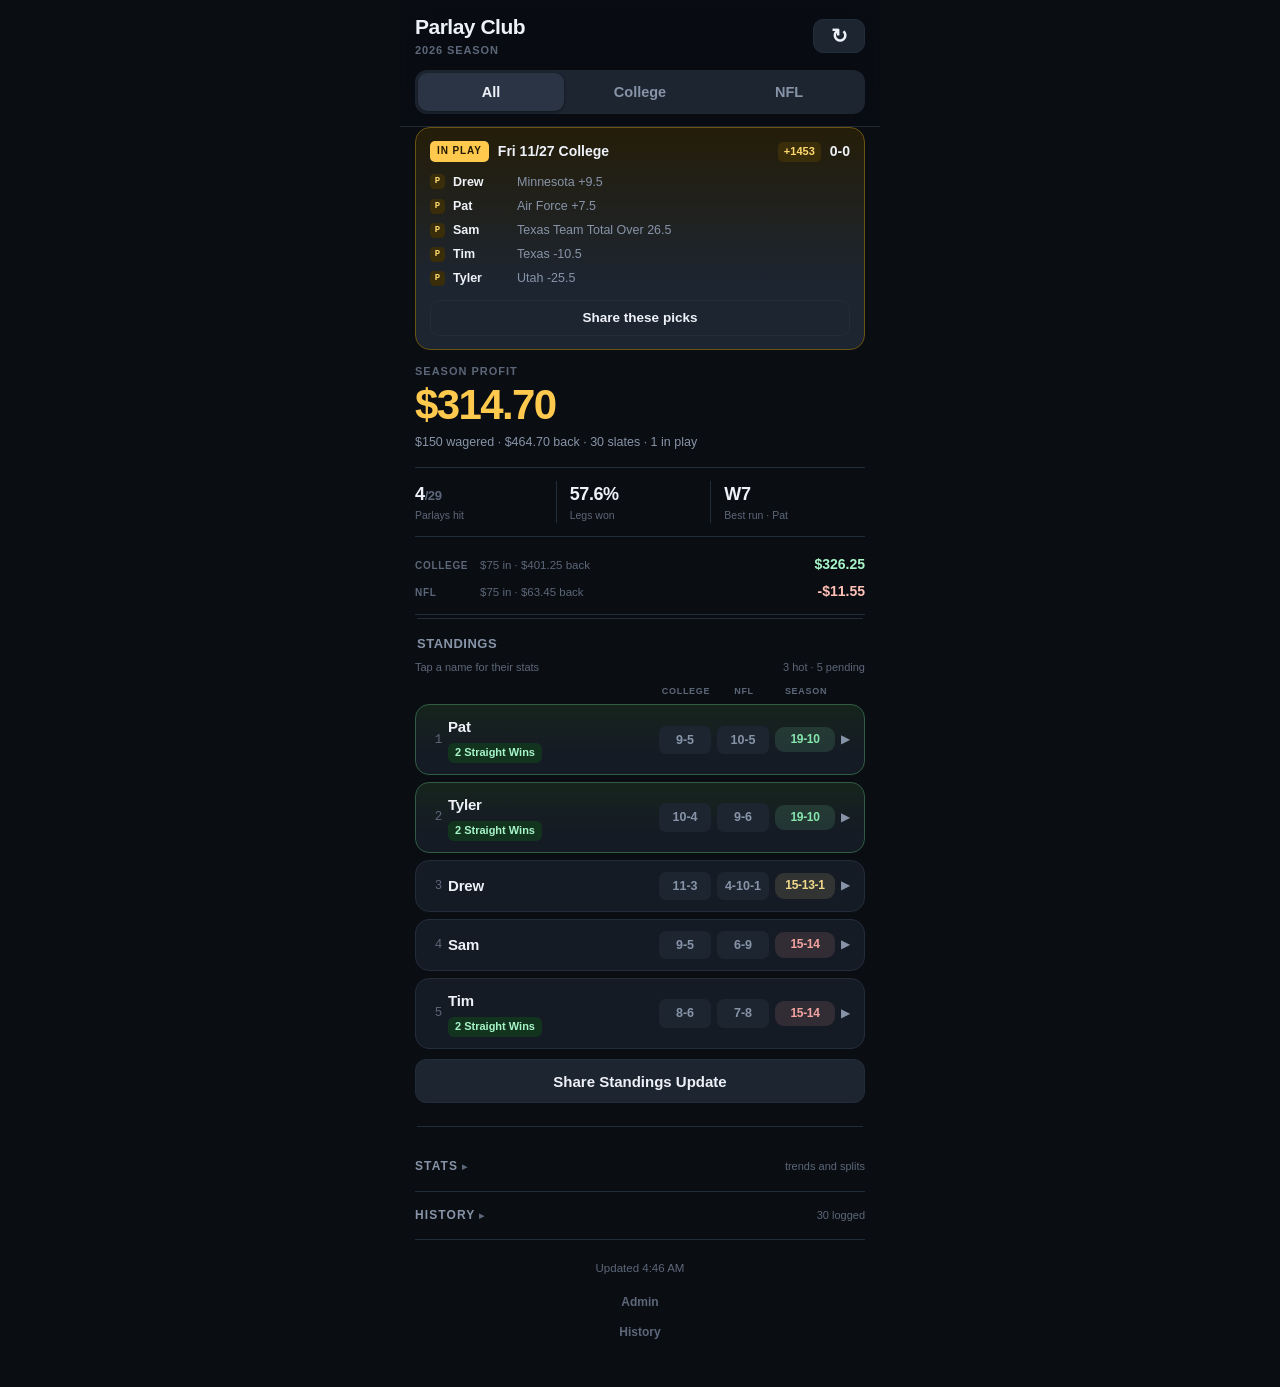
==== commit fe529b21: "Put the college vs NFL money split under the hero Both leagues cost the same $5 a week and only one " ====
--- a/index.html
+++ b/index.html
@@ -175,6 +175,20 @@
 .hero-val.down { color: var(--loss); }
 .hero-sub { font-size: 12.5px; color: var(--muted); margin-top: 5px; }
 
+/* The split that decides whether any of this works. It lived three screens
+   down inside a collapsed panel, which is nowhere. */
+.lsplit { padding: 11px 0 12px; border-bottom: 1px solid var(--line); }
+.lspr { display: grid; grid-template-columns: 56px 1fr auto;
+  align-items: baseline; gap: 9px; }
+.lspr + .lspr { margin-top: 7px; }
+.lspl { font-size: 10px; font-weight: 800; letter-spacing: 0.7px;
+  text-transform: uppercase; color: var(--dim); }
+.lspd { font-size: 11.5px; color: var(--dim); min-width: 0;
+  overflow: hidden; text-overflow: ellipsis; white-space: nowrap; }
+.lspv { font-size: 14px; font-weight: 800; font-variant-numeric: tabular-nums;
+  white-space: nowrap; }
+.lspv.up { color: var(--accent-soft); }
+.lspv.down { color: var(--loss-soft); }
 .strip { display: flex; padding: 13px 0; border-bottom: 1px solid var(--line); margin-bottom: 6px; }
 .strip > div { flex: 1; padding-right: 10px; min-width: 0; }
 .strip > div + div { border-left: 1px solid var(--line); padding-left: 13px; }
@@ -316,6 +330,8 @@
   <div class="hero" id="hero"></div>
 
   <div class="strip" id="strip"></div>
+
+  <div class="lsplit" id="lsplit" hidden></div>
 
   <div class="rule"></div>
 
@@ -526,6 +542,7 @@
   const rows = STATS.byLeague[key];
   const n = STATS.counts[key];
 
+  const live = inPlayEntries(DATA).filter(e => key === "all" || e.league === key).length;
   const won = STATS.parlays[key];
   const done = STATS.settled[key];
   const m = STATS.money[key];
@@ -537,6 +554,7 @@
      <div class="hero-val ${m.net > 0 ? "up" : m.net < 0 ? "down" : ""}">${fmtMoney(m.net)}</div>
      <div class="hero-sub">${fmtMoney(m.wagered)} wagered &middot; ${fmtMoney(m.won)} back &middot; ${
        n} ${key === "all" ? (n === 1 ? "slate" : "slates") : (n === 1 ? "week" : "weeks")}${
+       live ? " &middot; " + live + " in play" : ""}${
        m.unpriced ? " &middot; " + m.unpriced + " payout" +
        (m.unpriced === 1 ? "" : "s") + " not entered" : ""}</div>`;
 
@@ -555,6 +573,22 @@
        <div class="s-val">${run.n ? "W" + run.n : "&mdash;"}</div>
        <div class="s-lbl">${run.n ? "Best run &middot; " + esc(run.who) : "Best run"}</div>
      </div>`;
+  /* Both leagues cost the same $5 a week. Only one of them has paid for
+     itself, and that belongs where people actually look. */
+  const ls = $("lsplit");
+  if (key === "all") {
+    const lsLine = (lab, m) =>
+      '<div class="lspr"><span class="lspl">' + lab + '</span>' +
+      '<span class="lspd">' + fmtMoney(m.wagered) + " in &middot; " +
+      fmtMoney(m.won) + ' back</span><span class="lspv ' +
+      (m.net > 0 ? "up" : m.net < 0 ? "down" : "") + '">' + fmtMoney(m.net) +
+      "</span></div>";
+    ls.innerHTML = lsLine("College", STATS.money.cfb) + lsLine("NFL", STATS.money.nfl);
+    ls.hidden = false;
+  } else {
+    ls.hidden = true;
+  }
+
   const hot = rows.filter(r => r.streak[key] >= 2).length;
   const cold = rows.filter(r => r.streak[key] <= -2).length;
   const pend = STATS.pending[key];
